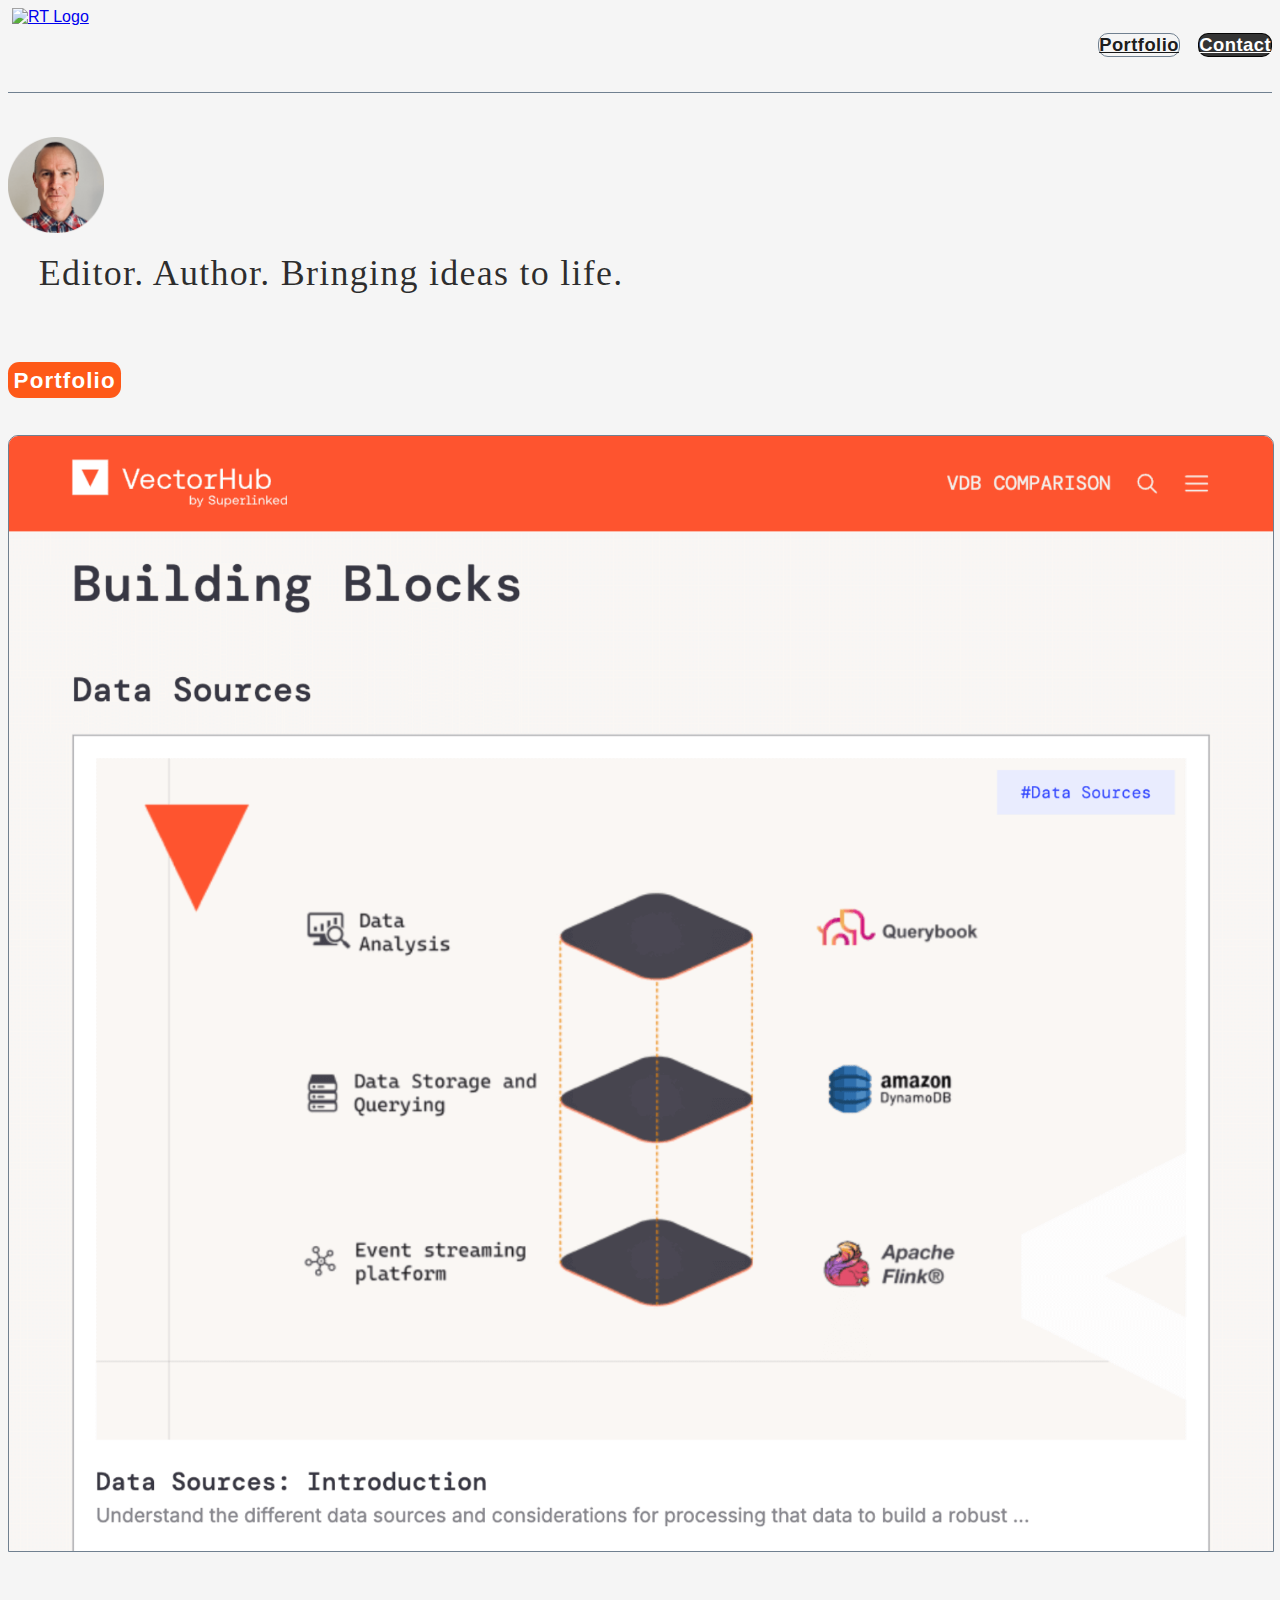
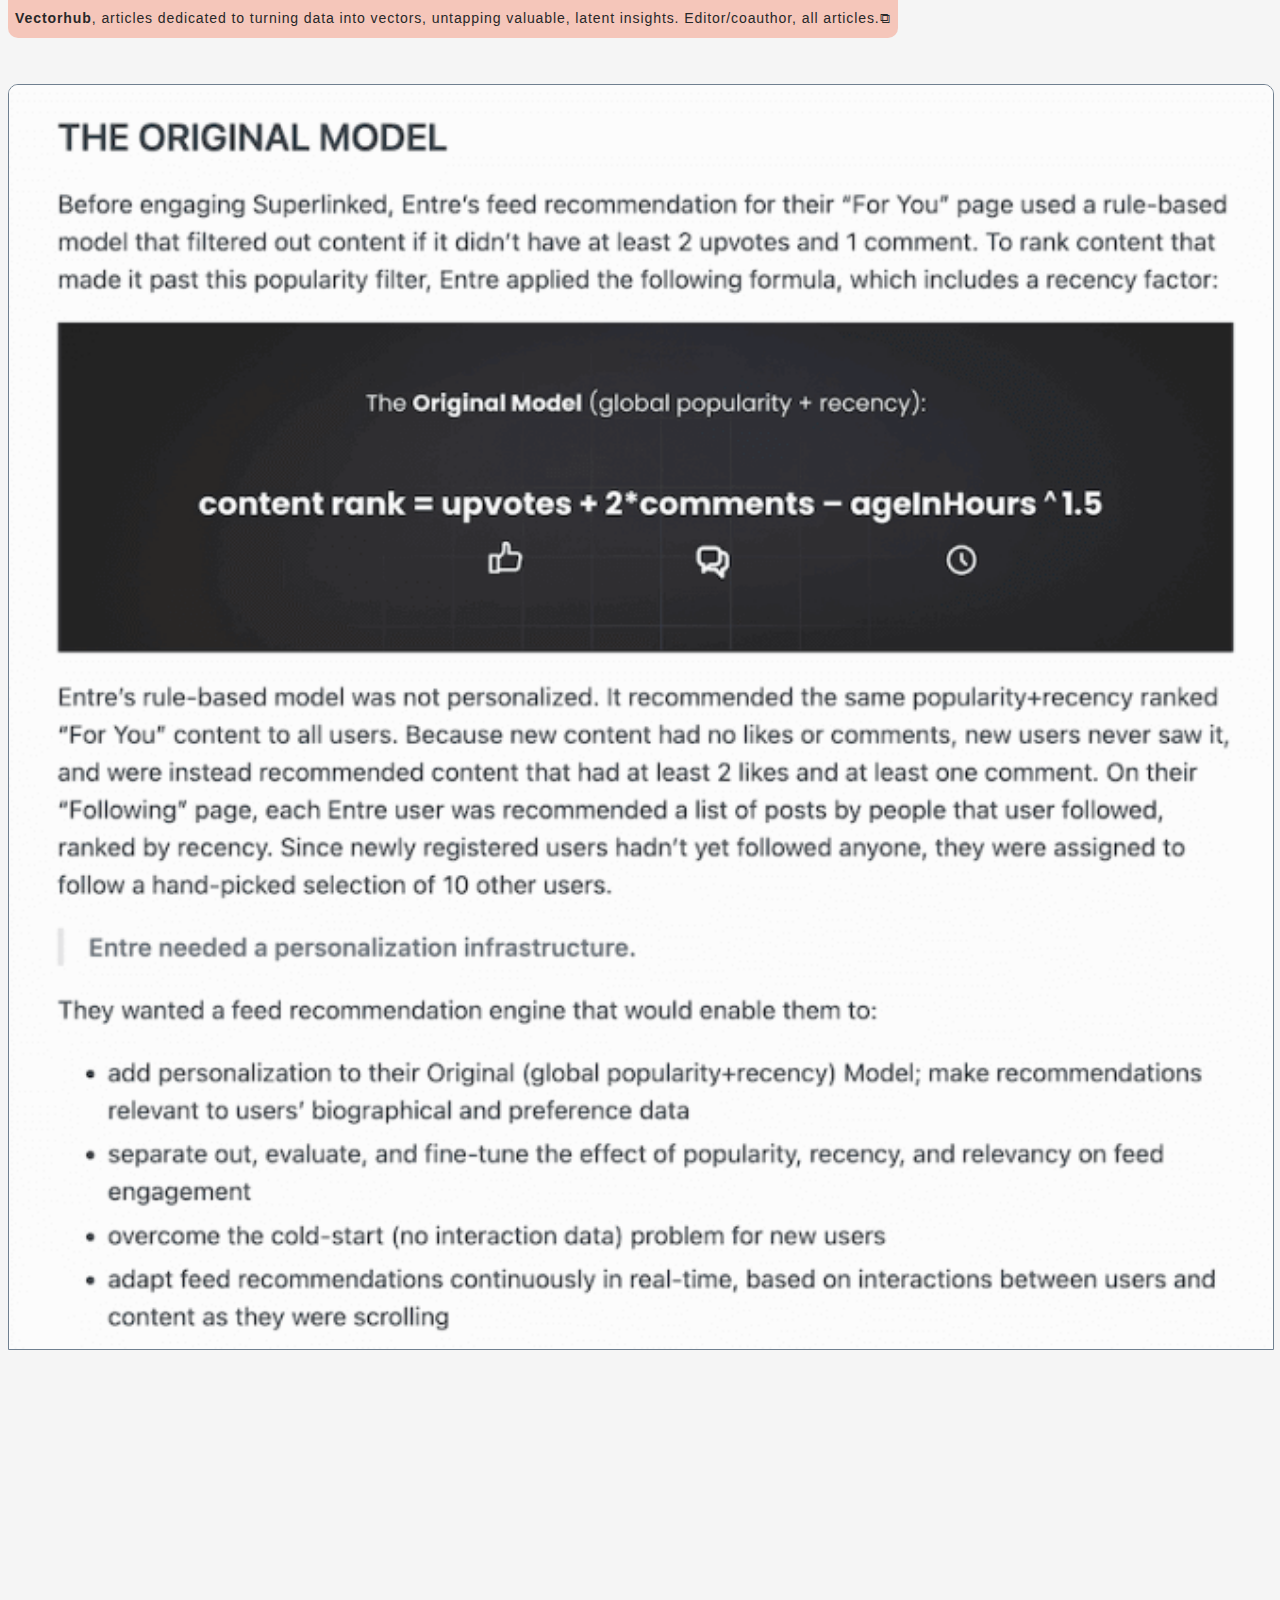
==== index.html @ bccb29ab "change fromn copyedit to edit" ====
<!DOCTYPE html>
<html lang="en">

<head>
    <meta charset="utf-8">
    <meta name="viewport" content="width=device-width, initial-scale=1, shrink-to-fit=no">


    <!-- HTML Meta Tags -->
    <title>RT - Editor/Author</title>
    <meta name="description" content="Editor. Author. Bringing ideas to life.">

    <!-- Facebook Meta Tags -->
    <meta property="og:url" content="https://robertturner.co/edit">
    <meta property="og:type" content="website">
    <meta property="og:title" content="RT - Editor/Author">
    <meta property="og:description" content="Editor. Author. Bringing ideas to life.">
    <meta property="og:image" content="https://github.com/mistersuuns/edit/blob/main/RT-social.png">

    <!-- Twitter Meta Tags -->
    <meta name="twitter:card" content="summary_large_image">
    <meta property="twitter:domain" content="robertturner.co">
    <meta property="twitter:url" content="https://robertturner.co/edit">
    <meta name="twitter:title" content="robertturner.co/edit">
    <meta name="twitter:description" content="Editor. Author. Bringing ideas to life.">
    <meta name="twitter:image" content="https://github.com/mistersuuns/edit/blob/main/RT-social.png">

    <!-- Meta Tags Generated via https://www.opengraph.xyz -->


    <!-- bootstrap JS, Popper.js, and jQuery -->
    <script src="https://code.jquery.com/jquery-3.5.1.slim.min.js"
        integrity="sha384-DfXdz2htPH0lsSSs5nCTpuj/zy4C+OGpamoFVy38MVBnE+IbbVYUew+OrCXaRkfj" crossorigin="anonymous">
        </script>
    <script src="https://cdn.jsdelivr.net/npm/popper.js@1.16.0/dist/umd/popper.min.js"
        integrity="sha384-Q6E9RHvbIyZFJoft+2mJbHaEWldlvI9IOYy5n3zV9zzTtmI3UksdQRVvoxMfooAo" crossorigin="anonymous">
        </script>
    <script src="https://stackpath.bootstrapcdn.com/bootstrap/4.5.0/js/bootstrap.min.js"
        integrity="sha384-OgVRvuATP1z7JjHLkuOU7Xw704+h835Lr+6QL9UvYjZE3Ipu6Tp75j7Bh/kR0JKI" crossorigin="anonymous">
        </script>
    <!-- Google tag (gtag.js) -->
    <script async src="https://www.googletagmanager.com/gtag/js?id=G-83D8HHVKZF"></script>
    <script>
        window.dataLayer = window.dataLayer || [];
        function gtag() { dataLayer.push(arguments); }
        gtag('js', new Date());

        gtag('config', 'G-83D8HHVKZF');
    </script>
    <!-- bootstrap CSS -->
    <link rel="stylesheet" href="https://stackpath.bootstrapcdn.com/bootstrap/4.5.0/css/bootstrap.min.css"
        integrity="sha384-9aIt2nRpC12Uk9gS9baDl411NQApFmC26EwAOH8WgZl5MYYxFfc+NcPb1dKGj7Sk" crossorigin="anonymous">

    <script src="https://stackpath.bootstrapcdn.com/bootstrap/4.5.0/js/bootstrap.min.js"
        integrity="sha384-OgVRvuATP1z7JjHLkuOU7Xw704+h835Lr+6QL9UvYjZE3Ipu6Tp75j7Bh/kR0JKI" crossorigin="anonymous">
        </script>

    <link rel="stylesheet" href="https://use.fontawesome.com/releases/v5.8.1/css/all.css"
        integrity="sha384-50oBUHEmvpQ+1lW4y57PTFmhCaXp0ML5d60M1M7uh1+nqUivzIebhndOJK28anvf" crossorigin="anonymous">
    <link rel="shortcut icon" type="image/png" href="RT-bw-social.png">
    <link rel="stylesheet" type="text/css" href="index.css">


    <title>Robert Turner</title>
</head>

<body>
    <div class="container-fluid">
        <div class="row">
            <div class="col-xl-1"></div>
            <div class="col-xs-12 col-xl-10">
                <nav class="navbar-expand">
                    <a href="https://robertturner.co/edit"><img id="kub" alt="RT Logo"
                            src="RToutlineGrey-pinkC.png"></a>
                    <ul class="navbar-nav" id="ul">
                        <li>
                            <h3 class="nav-link" id="nav"><a href="#complete-portfolio"
                                    style="color:rgba(0, 0, 0, 0.90) !important;">Portfolio</a></h3>
                        </li>
                        <!--<li class="nav-item">
                            <h3 class="nav-link" id="nav"><a target="_blank"
                                    href="https://robertturner.co/edit/allwork"
                                    style="color:rgba(0, 0, 0, 0.90) !important">All Work</a></h3>
                        </li>-->
                        <li>
                            <h3 class="nav-link contact" id="nav"><a target="_blank" href="mailto:hello@robertturner.co"
                                    style="color:white !important;">Contact</a></h3>
                        </li>
                    </ul>
                </nav>
                <br>
            </div>
            <div class="col-xl-1"></div>
        </div>
    </div>



    <div class="container-fluid" id="greetings">
        <div class="row">
            <div class="col-xl-1"></div>
            <div class="col-xs-12 col-xl-10">
                <br>

                <div class="row justify-content-start">
                    <div class="col-auto" id="headParis">
                        <img id="headParis" alt="photo of Robert" src="headshot.png">
                    </div>

                    <div class="col">
                        <br>
                        <a id="bio"
                            style="font-family: Gill Sans; letter-spacing: 1.25px; font-weight: 300;color: rgba(0, 0, 0, 0.812);line-height: 1em;">&nbsp;&nbsp;&nbsp;Editor.
                            Author. Bringing ideas to life.</a>
                        <div id="bioSmall"
                            style="font-family: Gill Sans; font-weight: 200;color: rgba(0, 0, 0, 0.812);line-height: 1em;">
                            &nbsp;&nbsp;&nbsp;Author. Editor.<br>
                            &nbsp;&nbsp;&nbsp;Bringing ideas to life.</div>
                    </div>
                </div>

            </div>
            <div class="col-xl-1"></div>
        </div>
    </div>

    <div class="container-fluid">
        <div class="row">
            <div class="col-xl-1"></div>
            <div class="col-xs-12 col-xl-10" id="complete-portfolio">
                <br><br>
                <h1>
                    <br><a id="border-black">Portfolio</a>
                    <br>
                    <br>
                </h1>
                <div class="row" id="test">
                    <div class="col-md-3 col-sm-3 col-5" id="outer">
                        <a style="text-decoration: none; color: inherit;"
                            href="https://robertturner.co/edit/vectorhub.html">
                            <div class="row">
                                <!--<img id="portfolio" alt="" target="_blank" src="building-blocks-home.png">-->

                                <div id="carouselExample" data-ride="carousel" data-interval="3500">
                                    <div class="carousel-inner">

                                        <div class="carousel-item active">
                                            <img class="home" src="building-blocks.png" alt="">
                                        </div>
                                        <!--<div class="carousel-item">
                                        <img class="home" src="vH-home.png" alt="">
                                    </div>-->
                                        <div class="carousel-item">
                                            <img class="home" src="style-guide.png" alt="">
                                        </div>

                                        <div class="carousel-item">
                                            <img class="home" src="vector-compute.png" alt="">
                                        </div>
                                        <div class="carousel-item">
                                            <img class="home" src="rag-app-comsys.png" alt="">
                                        </div>
                                        <div class="carousel-item">
                                            <img class="home" src="rag-eval-arize.png" alt="">
                                        </div>
                                        <div class="carousel-item">
                                            <img class="home" src="kg-ontologies-1.png" alt="">
                                        </div>
                                        <div class="carousel-item">
                                            <img class="home" src="kg-ontologies-2.png" alt="">
                                        </div>
                                        <div class="carousel-item">
                                            <img class="home" src="user-acquisition.png">
                                        </div>
                                        <div class="carousel-item">
                                            <img class="home" src="multi-attribute-search.png"
                                                alt="Microsoft style guide">
                                        </div>
                                        <div class="carousel-item">
                                            <img class="home" src="rag-app-comsys-2.png" alt="mit tech writing guide">
                                        </div>
                                        <div class="carousel-item">
                                            <img class="home" src="user-acquisition-2.png"
                                                alt="google tech writing guide">
                                        </div>
                                        <div class="carousel-item">
                                            <img class="home" src="bb-data-modality.png" alt="vectorHub style guide">
                                        </div>
                                        <!--<div class="carousel-item">
                                        <img class="home" src="vectorHub-out-LinkedIn.png" alt="">
                                    </div>
                                    <div class="carousel-item">
                                        <img class="home" src="personalized-search-LinkedIn.png" alt="">
                                    </div>
                                    <div class="carousel-item">
                                        <img class="home" src="vectorCompute-LinkedIn.png" alt="">
                                    </div>
                                    <div class="carousel-item">
                                        <img class="home" src="recommender-LinkedIn.png" alt="">
                                    </div>
                                    <div class="carousel-item">
                                        <img class="home" src="2useCases-LinkedIn.png" alt="">
                                    </div>-->

                                        <!-- Add more carousel items as needed 
                                    <div class="carousel-item">
                                        <img class="home" src="" alt="">
                                    </div>
                                -->
                                    </div>
                                </div>

                                <!-- Controls -->
                                <!--
                                <a class="carousel-control-prev" href="#carouselExample" role="button" data-slide="prev">
                                    <span class="carousel-control-prev-icon" aria-hidden="true"></span>
                                    <span class="sr-only">Previous</span>
                                </a>
                                <a class="carousel-control-next" href="#carouselExample" role="button" data-slide="next">
                                    <span class="carousel-control-next-icon" aria-hidden="true"></span>
                                    <span class="sr-only">Next</span>
                                </a>
                                -->
                            </div>

                            <div class="row" id="cutline-pf">
                                <b>Vectorhub</b>, articles dedicated to turning data into vectors, untapping valuable,
                                latent
                                insights. Editor/coauthor, all articles.&#x29C9;
                            </div>
                        </a>
                    </div>
                    &nbsp;&nbsp;
                    <div class="col-md-3 col-sm-3 col-5" id="outer">
                        <a style="text-decoration: none; color: inherit;"
                            href="https://robertturner.co/edit/superlinked.html">
                            <div class="row">
                                <!--<img id="portfolio" alt="" target="_blank" src="setup-superlinkedEntre.png">-->

                                <div id="carouselExample" data-ride="carousel" data-interval="2500">
                                    <div class="carousel-inner">
                                        <!--<div class="carousel-item">
                                            <img class="home" src="notion-superlinked.png" alt="">
                                        </div>
                                        <div class="carousel-item">
                                            <img class="home" src="redis-database.png" alt="">
                                        </div>
                                        <div class="carousel-item">
                                            <img class="home" src="intro-vectorization.png" alt="">
                                        </div>
                                        <div class="carousel-item">
                                            <img class="home" src="wordEmbedding-wiki.png" alt="">
                                        </div>
                                        <div class="carousel-item">
                                            <img class="home" src="markets+markets.png" alt="">
                                        </div>
                                        <div class="carousel-item">
                                            <img class="home" src="bhansali-article.png" alt="">
                                        </div>
                                        <div class="carousel-item">
                                            <img class="home" src="buildFast-superlinked.png" alt="">
                                        </div>
                                        <div class="carousel-item">
                                            <img class="home" src="contentFlexibility-superlinked.png" alt="">
                                        </div>
                                        <div class="carousel-item">
                                            <img class="home" src="mediaSpot-1.png" alt="">
                                        </div>
                                        <div class="carousel-item">
                                            <img class="home" src="mediaSpot-2.png" alt="">
                                        </div>
                                        <div class="carousel-item">
                                            <img class="home" src="entre-marketingStudy-1.png" alt="">
                                        </div>
                                        <div class="carousel-item">
                                            <img class="home" src="entre-marketingStudy-2.png" alt="">
                                        </div>-->
                                        <div class="carousel-item active">
                                            <img class="home" src="originalModel-1.png" alt="">
                                        </div>
                                        <div class="carousel-item">
                                            <img class="home" src="howDidIt-2.png" alt="">
                                        </div>
                                        <div class="carousel-item">
                                            <img class="home" src="jscode-3.png" alt="">
                                        </div>
                                        <div class="carousel-item">
                                            <img class="home" src="relevance-4.png" alt="">
                                        </div>
                                        <div class="carousel-item">
                                            <img class="home" src="preRelease-5.png" alt="">
                                        </div>
                                        <div class="carousel-item">
                                            <img class="home" src="trafficSplit-6.png" alt="">
                                        </div>
                                        <div class="carousel-item">
                                            <img class="home" src="graphics-7.png" alt="">
                                        </div>
                                        <div class="carousel-item">
                                            <img class="home" src="future-8.png" alt="">
                                        </div>
                                        <div class="carousel-item">
                                            <img class="home" src="needed-personalization-infra-1.png" alt="">
                                        </div>
                                        <div class="carousel-item">
                                            <img class="home" src="historical-real-time-sync-2.png" alt="">
                                        </div>
                                        <div class="carousel-item">
                                            <img class="home" src="create-models-feed-3.png" alt="">
                                        </div>
                                        <div class="carousel-item">
                                            <img class="home" src="add-relevance-4.png" alt="">
                                        </div>
                                        <!-- Add more carousel items as needed -->
                                    </div>

                                    <!-- Controls -->
                                    <!--
                                    <a class="carousel-control-prev" href="#carouselExample" role="button" data-slide="prev">
                                        <span class="carousel-control-prev-icon" aria-hidden="true"></span>
                                        <span class="sr-only">Previous</span>
                                    </a>
                                    <a class="carousel-control-next" href="#carouselExample" role="button" data-slide="next">
                                        <span class="carousel-control-next-icon" aria-hidden="true"></span>
                                        <span class="sr-only">Next</span>
                                    </a>
                                    -->
                                </div>

                            </div>
                            <div class="row" id="cutline-pf">
                                Technical case study demonstrating <b>Superlinked</b>'s work for prospective client
                                communications. Author, PM.&#x29C9;
                            </div>
                        </a>
                    </div>
                    &nbsp;&nbsp;
                    <div class="col-md-3 col-sm-3 col-5" id="outer">
                        <a style="text-decoration: none; color: inherit;"
                            href="https://robertturner.co/edit/pythondev.html">
                            <div class="row">
                                <!--<img id="portfolio"
                                    alt="Image of person looking through magnifying glass at a python snake. Image for Python Developers Salaries around the World article."
                                    target="_blank" src="pythonDev-hero.jpg">-->

                                <div id="carouselExample" data-ride="carousel" data-interval="2750">
                                    <div class="carousel-inner">

                                        <div class="carousel-item active">
                                            <img class="home" src="pythonDev-hero.png" alt="">
                                        </div>
                                        <!--<div class="carousel-item">
                                                <img class="home" src="Brief - Python developer salary-1a.png" alt="">
                                            </div>
                                            <div class="carousel-item">
                                                <img class="home" src="Brief - Python developer salary-1b.png" alt="">
                                            </div>
                                            <div class="carousel-item">
                                                <img class="home" src="Brief - Python developer salary-2a.png" alt="">
                                            </div>
                                            <div class="carousel-item">
                                                <img class="home" src="Brief - Python developer salary-2b.png" alt="">
                                            </div>
                                            <div class="carousel-item">
                                                <img class="home" src="Brief - Python developer salary-3a.png" alt="">
                                            </div>
                                            <div class="carousel-item">
                                                <img class="home" src="Brief - Python developer salary-3b.png" alt="">
                                            </div>-->
                                        <div class="carousel-item">
                                            <img class="home" src="stackOverflow-2021-Developer-Survey.png" alt="">
                                        </div>
                                        <div class="carousel-item">
                                            <img class="home" src="indeed-PythonDevSalaries.png" alt="">
                                        </div>
                                        <div class="carousel-item">
                                            <img class="home" src="Python - Developers Survey Results 2020.png" alt="">
                                        </div>
                                        <div class="carousel-item">
                                            <img class="home" src="Python - Dev Report 2020.png" alt="">
                                        </div>
                                        <div class="carousel-item">
                                            <img class="home" src="glassdoor-Python Dev Salaries.png" alt="">
                                        </div>
                                        <div class="carousel-item">
                                            <img class="home" src="global-Python-dev-salaries.png" alt="">
                                        </div>
                                        <div class="carousel-item">
                                            <img class="home" src="european-python-dev-salaries.png" alt="">
                                        </div>
                                        <div class="carousel-item">
                                            <img class="home"
                                                src="Python-Developer-Average-Annual-Salaries-2021_global.png" alt="">
                                        </div>
                                        <div class="carousel-item ">
                                            <img class="home"
                                                src="Python-Developer-Average-Annual-Salaries-2021-Europe.png" alt="">
                                        </div>

                                        <div class="carousel-item ">
                                            <img class="home" src="beetroot-techBeet-pythonDev-1.png" alt="">
                                        </div>
                                        <!--<div class="carousel-item">
                                                <img class="home" src="techBeet-2a.png" alt="">
                                            </div>
                                            <div class="carousel-item">
                                                <img class="home" src="techBeet-2b.png" alt="">
                                            </div>
                                            <div class="carousel-item">
                                                <img class="home" src="techBeet-3.png" alt="">
                                            </div>
                                            <div class="carousel-item">
                                                <img class="home" src="techBeet-4.png" alt="">
                                            </div>
                                            <div class="carousel-item">
                                                <img class="home" src="techBeet-5.png" alt="">
                                            </div>-->
                                        <!-- Add more carousel items as needed -->
                                    </div>

                                    <!-- Controls -->
                                    <!--
                                        <a class="carousel-control-prev" href="#carouselExample" role="button" data-slide="prev">
                                            <span class="carousel-control-prev-icon" aria-hidden="true"></span>
                                            <span class="sr-only">Previous</span>
                                        </a>
                                        <a class="carousel-control-next" href="#carouselExample" role="button" data-slide="next">
                                            <span class="carousel-control-next-icon" aria-hidden="true"></span>
                                            <span class="sr-only">Next</span>
                                        </a>
                                        -->
                                </div>

                            </div>
                            <div class="row" id="cutline-pf">
                                Definitive, SEO article on Python developer salaries, for <b>Beetroot</b>. Author,
                                researcher.&#x29C9;
                            </div>
                        </a>
                    </div>
                    &nbsp;&nbsp;
                    <div class="col-md-3 col-sm-3 col-5" id="outer">
                        <a style="text-decoration: none; color: inherit;"
                            href="https://robertturner.co/edit/24px.html">
                            <div class="row">
                                <!--<img id="mooncats" alt="Image of 24px Mooncat. Image from 24px.rocks website."
                                    target="_blank" src="mooncats-square.png">-->

                                <div id="carouselExample" data-ride="carousel" data-interval="2500">
                                    <div class="carousel-inner">

                                        <div class="carousel-item active">
                                            <img class="home" src="PunkRcks-hero-wide.png" alt="">
                                        </div>
                                        <div class="carousel-item">
                                            <img class="home" src="punkrock2.png" alt="">
                                        </div>
                                        <div class="carousel-item">
                                            <img class="home" src="punkrock3.png" alt="">
                                        </div>
                                        <div class="carousel-item">
                                            <img class="home" src="punkrock4.png" alt="">
                                        </div>
                                        <div class="carousel-item">
                                            <img class="home" src="punkRks-cat.png" alt="">
                                        </div>
                                        <div class="carousel-item">
                                            <img class="home" src="punkrock6.png" alt="">
                                        </div>
                                        <div class="carousel-item">
                                            <img class="home" src="punkrock7.png" alt="">
                                        </div>
                                        <div class="carousel-item">
                                            <img class="home" src="mooncats-rectangle.png" alt="">
                                        </div>
                                        <div class="carousel-item">
                                            <img class="home" src="punkrock8.png" alt="">
                                        </div>
                                        <div class="carousel-item">
                                            <img class="home" src="punkrock5.png" alt="">
                                        </div>
                                        <div class="carousel-item">
                                            <img class="home" src="mooncat-etherrock.png" alt="">
                                        </div>
                                        <div class="carousel-item">
                                            <img class="home" src="punkrock1.png" alt="">
                                        </div>
                                        <div class="carousel-item">
                                            <img class="home" src="punkrock10.png" alt="">
                                        </div>
                                        <div class="carousel-item">
                                            <img class="home" src="doyoulikecats.png" alt="">
                                        </div>
                                        <div class="carousel-item">
                                            <img class="home" src="background-24px.png" alt="">
                                        </div>
                                        <div class="carousel-item">
                                            <img class="home" src="punkrcks-pipe-mobile.png" alt="">
                                        </div>
                                        <div class="carousel-item">
                                            <img class="home" src="mooncats-boutique-mobile.png" alt="">
                                        </div>
                                        <div class="carousel-item">
                                            <img class="home" src="howDidSaleGo-mobile.png" alt="">
                                        </div>
                                        <div class="carousel-item">
                                            <img class="home" src="punkrcks-1-6-mobile.png" alt="">
                                        </div>
                                        <div class="carousel-item">
                                            <img class="home" src="punkRcks-openSea-mobile.png" alt="">
                                        </div>
                                        <div class="carousel-item">
                                            <img class="home" src="nft-text.png" alt="">
                                        </div>
                                        <div class="carousel-item">
                                            <img class="home" src="punkrocks.png" alt="">
                                        </div>
                                        <div class="carousel-item">
                                            <img class="home" src="mooncats.png" alt="">
                                        </div>
                                        <div class="carousel-item">
                                            <img class="home" src="punkrks-text.png" alt="">
                                        </div>
                                        <div class="carousel-item">
                                            <img class="home" src="godSaveTheQueen.png" alt="">
                                        </div>
                                        <div class="carousel-item">
                                            <img class="home" src="punkrks-dev-Wenmoon-txt.png" alt="">
                                        </div>
                                        <div class="carousel-item">
                                            <img class="home" src="punkrks-whoAreWe-txt.png" alt="">
                                        </div>

                                        <!-- Add more carousel items as needed -->
                                    </div>

                                    <!-- Controls -->
                                    <!--
                                        <a class="carousel-control-prev" href="#carouselExample" role="button" data-slide="prev">
                                            <span class="carousel-control-prev-icon" aria-hidden="true"></span>
                                            <span class="sr-only">Previous</span>
                                        </a>
                                        <a class="carousel-control-next" href="#carouselExample" role="button" data-slide="next">
                                            <span class="carousel-control-next-icon" aria-hidden="true"></span>
                                            <span class="sr-only">Next</span>
                                        </a>
                                        -->
                                </div>

                            </div>
                            <div class="row" id="cutline-pf">
                                Historically informed, whimsical storefront copy for NFT artwork, <b>24pxRocks</b>.
                                Author.&#x29C9;
                            </div>
                        </a>
                    </div>
                    &nbsp;&nbsp;
                    <div class="col-md-3 col-sm-3 col-5" id="outer">
                        <a style="text-decoration: none; color: inherit;"
                            href="https://robertturner.co/edit/15mincity.html">
                            <div class="row">
                                <!--<img id="portfolio"
                                    alt="Image of overlapping 15-minute walking isochrones around a library and a grocery in downtown Nanaimo. Image for Is your 15-minute City the Same as Mine? article."
                                    target="_blank" src="15minute-map3-square.jpg">-->

                                <div id="carouselExample" data-ride="carousel" data-interval="2250">
                                    <div class="carousel-inner">
                                        <div class="carousel-item active">
                                            <img class="home" src="15-min-isochrones.png" alt="">
                                        </div>
                                        <div class="carousel-item">
                                            <img class="home" src="Figure1.png" alt="">
                                        </div>
                                        <div class="carousel-item">
                                            <img class="home" src="carlos-source-rtve.png" alt="">
                                        </div>
                                        <div class="carousel-item">
                                            <img class="home" src="nanaimoHarbor.png" alt="">
                                        </div>
                                        <div class="carousel-item">
                                            <img class="home" src="Figure2.png" alt="">
                                        </div>
                                        <div class="carousel-item">
                                            <img class="home" src="ville-du-15.png" alt="">
                                        </div>
                                        <div class="carousel-item">
                                            <img class="home" src="barcelonaSuperblocks.png" alt="">
                                        </div>
                                        <div class="carousel-item">
                                            <img class="home" src="Figure3.png" alt="">
                                        </div>
                                        <div class="carousel-item">
                                            <img class="home" src="Map1.png" alt="">
                                        </div>
                                        <div class="carousel-item">
                                            <img class="home" src="Map2.png" alt="">
                                        </div>
                                        <div class="carousel-item">
                                            <img class="home" src="Map3.png" alt="">
                                        </div>
                                        <div class="carousel-item">
                                            <img class="home" src="Map4.png" alt="">
                                        </div>
                                        <div class="carousel-item">
                                            <img class="home" src="map5.png" alt="">
                                        </div>
                                        <div class="carousel-item">
                                            <img class="home" src="map6-7.png" alt="">
                                        </div>
                                        <div class="carousel-item">
                                            <img class="home" src="map22-24.png" alt="">
                                        </div>
                                        <div class="carousel-item">
                                            <img class="home" src="map28-30.png" alt="">
                                        </div>
                                        <div class="carousel-item">
                                            <img class="home" src="map40-41.png" alt="">
                                        </div>
                                        <div class="carousel-item">
                                            <img class="home" src="spacing-15.png" alt="">
                                        </div>
                                        <div class="carousel-item">
                                            <img class="home" src="spacing-15-2.png" alt="">
                                        </div>
                                        <div class="carousel-item">
                                            <img class="home" src="spacing-15-3.png" alt="">
                                        </div>
                                        <div class="carousel-item">
                                            <img class="home" src="spacing-15-4.png" alt="">
                                        </div>
                                        <div class="carousel-item">
                                            <img class="home" src="spacing-15-5.png" alt="">
                                        </div>
                                        <div class="carousel-item">
                                            <img class="home" src="apify15-1.png" alt="">
                                        </div>
                                        <div class="carousel-item">
                                            <img class="home" src="apify15-2.png" alt="">
                                        </div>
                                        <div class="carousel-item">
                                            <img class="home" src="apify15-3.png" alt="">
                                        </div>
                                        <div class="carousel-item">
                                            <img class="home" src="apify15-4.png" alt="">
                                        </div>
                                        <div class="carousel-item">
                                            <img class="home" src="medium15.png" alt="">
                                        </div>

                                        <!-- Add more carousel items as needed -->
                                    </div>

                                    <!-- Controls -->
                                    <!--
                                        <a class="carousel-control-prev" href="#carouselExample" role="button" data-slide="prev">
                                            <span class="carousel-control-prev-icon" aria-hidden="true"></span>
                                            <span class="sr-only">Previous</span>
                                        </a>
                                        <a class="carousel-control-next" href="#carouselExample" role="button" data-slide="next">
                                            <span class="carousel-control-next-icon" aria-hidden="true"></span>
                                            <span class="sr-only">Next</span>
                                        </a>
                                        -->
                                </div>


                            </div>
                            <div class="row" id="cutline-pf">
                                <b>Spacing</b> (Canadian Urbanism) magazine article on 15-minute-walking amenity access
                                for
                                demographic groups in Nanaimo, Canada. Author, researcher.&#x29C9;
                            </div>
                        </a>
                    </div>
                    &nbsp;&nbsp;
                    <div class="col-md-3 col-sm-3 col-5" id="outer">
                        <a style="text-decoration: none; color: inherit;"
                            href="https://robertturner.co/edit/obfuscation.html">
                            <div class="row">
                                <!--<img id="mooncats"
                                    alt="Image of Address Obfuscation - Signal Exploration Research internal newsletter article for Ekata."
                                    target="_blank" src="obfuscation-square.png">-->

                                <div id="carouselExample" data-ride="carousel" data-interval="2700">
                                    <div class="carousel-inner">

                                        <div class="carousel-item active">
                                            <img class="home" src="datasci1.png" alt="">
                                        </div>
                                        <div class="carousel-item">
                                            <img class="home" src="ekata-mc.png" alt="">
                                        </div>
                                        <div class="carousel-item">
                                            <img class="home" src="datasci2.png" alt="">
                                        </div>
                                        <div class="carousel-item">
                                            <img class="home" src="machine2.png" alt="">
                                        </div>
                                        <div class="carousel-item">
                                            <img class="home" src="datasci3.png" alt="">
                                        </div>
                                        <div class="carousel-item">
                                            <img class="home" src="googleDocMarkup.png" alt="">
                                        </div>
                                        <div class="carousel-item">
                                            <img class="home" src="datasci2.png" alt="">
                                        </div>
                                        <div class="carousel-item">
                                            <img class="home" src="pivohalle2.png" alt="">
                                        </div>
                                        <div class="carousel-item">
                                            <img class="home" src="addressObfusc-early.png" alt="">
                                        </div>
                                        <div class="carousel-item">
                                            <img class="home" src="obfuscation1.png" alt="">
                                        </div>
                                        <div class="carousel-item">
                                            <img class="home" src="obfuscation2.png" alt="">
                                        </div>
                                        <div class="carousel-item">
                                            <img class="home" src="obfuscation3.png" alt="">
                                        </div>
                                        <div class="carousel-item">
                                            <img class="home" src="obfuscation4.png" alt="">
                                        </div>

                                        <!-- Add more carousel items as needed -->
                                    </div>

                                    <!-- Controls -->
                                    <!--
                                        <a class="carousel-control-prev" href="#carouselExample" role="button" data-slide="prev">
                                            <span class="carousel-control-prev-icon" aria-hidden="true"></span>
                                            <span class="sr-only">Previous</span>
                                        </a>
                                        <a class="carousel-control-next" href="#carouselExample" role="button" data-slide="next">
                                            <span class="carousel-control-next-icon" aria-hidden="true"></span>
                                            <span class="sr-only">Next</span>
                                        </a>
                                        -->
                                </div>

                            </div>
                            <div class="row" id="cutline-pf">
                                Research update on machine learning fraud detection algorithms for <b>Ekata</b> Internal
                                Newsletter. Editor.&#x29C9;
                            </div>
                        </a>
                    </div>
                </div>
                <br><br>
            </div>
            <div class="col-xl-1"></div>
        </div>
    </div>

    <div class="container-fluid" id="quotes">
        <div class="row">
            <div class="col-xs-0 col-xl-1"></div>
            <div class="col-xs-12 col-xl-10">
                <h1>
                    <br><a id="border-black">Reviews</a>
                    <br>
                    <br>
                </h1>

                <div class="row" id="test">
                    <div class="col-md-6" id="quoteBlock">
                        <a id="quote">"Superlinked is a VC-funded machine learning infrastructure startup with a highly technical product. When we launched VectorHub, our educational platform and a key marketing asset, Robert took full ownership of building out its content library from scratch. Over time, he worked with 20+ contributing authors – ML practitioners and researchers – to co-create in-depth, high-quality content. These external experts brought deep technical knowledge but were often not skilled writers, and Robert excelled at collaborating with each one to capture the essence of their research, lessons learned in practice, and insights in a clear and engaging way.<br>
                            Robert didn’t stop at publishing; he also proactively maintains the VectorHub catalogue, ensuring correctness and clarity by revisiting pieces when issues are flagged. His thoroughness, initiative, and ability to bridge the gap between technical complexity and accessible storytelling have been invaluable to Superlinked. If you’re looking for someone to translate technical expertise into impactful content that resonates with developers, Robert is the one to work with."</a>
                        <br>
                        <a id="review-author">Daniel Svonava, Founder, CEO - <a id="review-link"
                                href="https://superlinked.com" target="_blank">Superlinked&#x29C9;</a></a>
                        <br>
                    </div>
                    &nbsp;&nbsp;
                    <div class="col-md-3" id="quoteBlock">
                        <a id="quote">"I do some complicated shit. Robert deconstructed my argument, helped me improve
                            the logic, and made my
                            work more understandable to managers and other stakeholders. He really got
                            inside my thinking. He made the text concise and cohesive in style. The end result really
                            impressed people."</a>
                        <br>
                        <a id="review-author">Gyorgy
                            Mora, Lead
                            Data Scientist, System Architect - <a id="review-link" href="https://ekata.com"
                                target="_blank">Ekata-Mastercard&#x29C9;</a> <a id="review-link"
                                href="https://superlinked.com" target="_blank">Superlinked&#x29C9;</a></a>
                        <br>
                    </div>
                    &nbsp;&nbsp;
                    <div class="col-md-6" id="quoteBlock">
                        <a id="quote">"If you're reading this, let me tell you straight: Robert gets the job done, and then some. He’s not just about fixing typos or tweaking grammar—he goes way deeper. Even when the material is dense and complex, Robert takes the time to fully understand each concept. I’ve worked with him on several occasions, including the RAPTOR and Movie Recommendation article, and he’s been a game-changer in the editing process. Navigating through tough topics like Recommendation Systems, Embeddings, LLMs, and RAG isn’t easy, but Robert never shies away from diving in. He always asks the right questions and engages with the material in a way that brings out the best in it. Huge kudos to him for his dedication and passion—it really shows in his work."</a>
                        <br>
                        <a id="review-author">Vipul Maheshwari, ML Consultant @ LanceDB<a id="review-link"
                                href="https://www.linkedin.com/in/vipulmaheshwarii/" target="_blank">&#x29C9;</a></a>
                        <br>
                    </div>
                    &nbsp;&nbsp;
                    <div class="col-md-3" id="quoteBlock">
                        <a id="quote">"Robert quickly researched our topic, translating a broad
                            history into a digestible and entertaining account. By taking time to really understand the
                            project at the beginning, he saved us
                            a lot of time on later iterations. Robert also has a knack for knowing when to shift the
                            tone
                            from serious to humorous and quirky."</a>
                        <br>
                        <a id="review-author">Dani Feles, Founder, Designer - <a id="review-link"
                                href="https://bitraptors.com/" target="_blank">Bitraptors&#x29C9;</a> <a
                                id="review-link" href="https://mindone.app/" target="
                        ">MindOne&#x29C9;</a></a>
                        <br>
                    </div>
                    &nbsp;&nbsp;

                    <!--
                    <div class="col-md-3" id="quoteBlock">
                        <a id="quote">When Robert commits to a project, he follows through, taking great care with both
                            the clients and the work. He grasps complex ideas quickly and meticulously expresses them in
                            a
                            highly digestible way. He also has a razor sharp wit.</a>
                        <br><br>
                        <a>Satya Celeste - Editor-in-Chief, All Ivy Writing</a>
                        <br>
                    </div>
                    &nbsp;&nbsp;
                    <div class="col-md-3" id="quoteBlock">
                        <a id="quote">"You have done a huge job. And it’s awesome."</a>
                        <br>
                        <a id="review-author">Olga Podgayna - <a id="review-link" href="https://u24.gov.ua/"
                                target="_blank">Voice from Ukraine, UNITED24&#x29C9;</a></a>
                        <br>
                    </div>
                    &nbsp;&nbsp;
 -->
                    <div class="col-md-3" id="quoteBlock">
                        <a id="quote">"Impressive writing... first rate work."</a>
                        <br>
                        <a id="review-author">Andreas Flodstrom, CEO,
                            Founder
                            - <a id="review-link" href="https://beetroot.co"
                                target="_blank">Beetroot.co&#x29C9;</a></a>
                        <br>
                    </div>
                    <br>
                </div>
                <br>
                <br><br>
            </div>
            <div class="col-xs-0 col-xl-1"></div>
        </div>
    </div>

    <div class="container-fluid" id="clients">
        <div class="row">
            <div class="col-xs-0 col-xl-1"></div>
            <div class="col-xs-12 col-xl-10">
                <div class="row copyClients">
                    <div class="row">
                        <h1>
                            <br><a id="border-black">Clients</a>
                            <br>
                            <br>
                        </h1>
                    </div>
                    <div class="row" style="filter: grayscale(100%); margin-bottom: 5em;">
                        <!--<div class="col-lg-2 col-md-3 col-sm-4 col-6" id="logo">
                            <a href="https://oppositehand.ca/" target="_blank"><img alt="Opposite Hand Design Logo"
                                    src="oppHand-slice.png" /></a>
                        </div>-->
                        <div class="col-lg-2 col-md-3 col-sm-3 col-5" id="logo">
                            <a href="https://hub.superlinked.com/" target="_blank"><img alt="VectorHub Logo"
                                    src="vectorHub-slice.png" /></a>
                        </div>
                        <div class="col-lg-2 col-md-3 col-sm-3 col-5" id="logo">
                            <a href="https://superlinked.com/" target="_blank"><img alt="Superlinked Logo"
                                    src="superlinked-slice.png" /></a>
                        </div>
                        <div class="col-lg-2 col-md-3 col-sm-3 col-5" id="logo">
                            <a href="https://ekata.com/" target="_blank"><img alt="Ekata - Mastercard Logo"
                                    src="mastercard-ekata-slice.png" /></a>
                        </div>
                        <div class="col-lg-2 col-md-3 col-sm-3 col-5" id="logo">
                            <a href="http://spacing.ca/vancouver/2023/05/01/your-15-minute-city-is-not-my-15-minute-city/"
                                target="_blank"><img alt="Spacing Logo" src="spacing-slice.png" /></a>
                        </div>
                        <div class="col-lg-2 col-md-3 col-sm-3 col-5" id="logo">
                            <a href="https://beetroot.co/python-developer-salaries/" target="_blank"><img
                                    alt="Beetroot Logo" src="beetroot-slice.png" /></a>
                        </div>
                        <div class="col-lg-2 col-md-3 col-sm-3 col-5" id="logo">
                            <a href="https://github.com/mistersuuns/edit/blob/main/blog-thedoe-human-nature-civil-discourse-thoughts.png"
                                target="_blank"><img alt="The Doe Logo" src="theDoe-slice.png" /></a>
                        </div>

                        <div class="col-lg-2 col-md-3 col-sm-3 col-5" id="logo">
                            <a href="https://cetrez.com/" target="_blank"><img alt="Cetrez Logo"
                                    src="cetrez-slice.png" /></a>
                        </div>
                        <div class="col-lg-2 col-md-3 col-sm-3 col-5" id="logo">
                            <a href="https://virtualelectronics.sg/news/what-is-a-people-centered-culture-and-how-can-it-help-businesses-in-uncertainty/"
                                target="_blank"><img class="virtual" alt="Virtual Electronics Logo"
                                    src="virtual-slice.png" /></a>
                        </div>
                        <div class="col-lg-2 col-md-3 col-sm-3 col-5" id="logo">
                            <a href="https://opensea.io/collection/24rck" target="_blank"><img
                                    alt="24px.rocks Mooncat image" src="mooncats-slice.png"></a>
                        </div>
                        <div class="col-lg-2 col-md-3 col-sm-3 col-5" id="logo">
                            <a href="https://www.craft.do/s/C2eymgY8HL4i4Z" target="_blank"><img alt="BitRaptors Logo"
                                    src="bitraptors-slice.png"></a>
                        </div>
                        <div class="col-lg-2 col-md-3 col-sm-3 col-5" id="logo">
                            <a href="https://darkroom.co/" target="_blank"><img alt="Darkroom Logo"
                                    src="darkroom-slice.png" /></a>
                        </div>
                        <!--
                        <div class="col-lg-2 col-md-3 col-sm-4 col-6" id="logo">
                            <a href="https://github.com/mistersuuns/edit/blob/main/workuserflows.jpg"
                                target="_blank"><img alt="TOTL Logo" src="totlPDV.webp" /></a>
                        </div>
                        
                        <div class="col-lg-2 col-md-3 col-sm-3 col-5" id="logo">
                            <a href="https://www.alliancehealth.ca/" target="_blank"><img alt="Alliance Health Logo"
                                    src="alliance-slice.png"></a>
                        </div>
                        -->

                        <div class="col-lg-2 col-md-3 col-sm-3 col-5" id="logo">
                            <a href="https://academic.oup.com/cid/article/57/6/820/330306" target="_blank"><img
                                    class="logo-link" alt="Institute of Clinical Evaluative Sciences Logo"
                                    src="ices-slice.png" /></a>
                        </div>
                        <div class="col-lg-2 col-md-3 col-sm-3 col-5" id="logo">
                            <a href="https://academic.oup.com/cid/article/57/6/820/330306" target="_blank"><img
                                    class="logo-link" alt="Oxford University Press Logo" src="oxfordUP-slice.png" /></a>
                        </div>
                        <div class="col-lg-2 col-md-3 col-sm-3 col-5" id="logo">
                            <a href="https://muse.jhu.edu/article/390982" target="_blank"><img class="logo-link"
                                    alt="Massachusetts Institute of Technology Press Logo"
                                    src="mitPress-slice.png" /></a>
                        </div>
                        <div class="col-lg-2 col-md-3 col-sm-3 col-5" id="logo">
                            <a href="https://muse.jhu.edu/article/448983" target="_blank"><img class="logo-link"
                                    alt="Johns Hopkins University Press Logo" src="johnsHopkins-slice.png" /></a>

                        </div>
                        <br>
                        <br>
                        <br>
                        <div class="col-xs-0 col-xl-1"></div>
                    </div>
                </div>
            </div>
        </div>
    </div>

    <div class="container-fluid" id="footer">
        <div class="row">
            <div class="col-xs-0 col-xl-1"></div>
            <div class="col-xs-12 col-xl-10">
                <div class="row footer">
                    <a id="footerKub" href="https://robertturner.co/edit">
                        <img id="kubFoot" alt="RT Logo" src="RT-white-thick.png">
                    </a>
                    <ul id="ul-footer">
                        <li class="footerText">
                            <a id="footerLink" style="color: white !important;" href="#complete-portfolio">Portfolio</a>
                            </a>
                        </li>
                        <li class="footerText">
                            <a id="footerLink" target="_blank" href="mailto:hello@robertturner.co"
                                style="border: none; background-color: rgba(0, 0, 0, 0.6); color:white !important">hello@robertturner.co</a>
                        </li>
                    </ul>
                </div>
            </div>
            <div class="col-xs-0 col-xl-1"></div>
        </div>
    </div>

</body>

</html>
---- index.css ----
/* {
    border: solid black .01px;
}*/


body {
    font-family:'Lucida Sans', 'Lucida Sans Regular', 'Lucida Grande', 'Lucida Sans Unicode', Geneva, Verdana, sans-serif;
    position: relative;
    color: slategrey;
    background-color:whitesmoke;
}

.container-fluid {
    max-width: 100%;
}

.container-fluid,
.row,
.col,
[class*="col-"] {
    margin: 0;
    padding: 0;
}

h1 {
    font-size: 1.4em;
    font-weight: 800;
    letter-spacing: .05em;
    color: #FF006E;
}

#border-black-superlinked, 
#border-black {
    color: white;
    padding: .25em;
    background-color: #ff4800e6;
    border-radius: .5em;
}

.carousel-item img.home {
    border: solid .1px;
    border-radius: 10px 10px 0 0;
}

.carousel-item img {
    border: solid .1px black;
    border-radius: 10px;
}
.carousel-item {
    opacity: 0;
    transition: opacity 1.5s ease-in-out; /* Adjust duration as needed */
}

.carousel-item.active {
    opacity: 1;
}
h3 {
    font-size: 1.2em;
    font-weight: 800;
    letter-spacing: .025em;
}

img {
    width: 100%;
    height: auto;
}

#articleImg {
    border-radius: 15px;
    margin-bottom: 1em;
}

.col-xl-8,
.col-lg-7 {
    padding-left: 10em;
}

#headParis {
    width: 6em;
    border-radius: 10px;
}

/* nav */

#greetings,
#clients {
    color: slategrey;
}

#ul {
    display: flex;
    justify-content: flex-end;
}

.navbar-expand {
    display: flex;
    justify-content: space-between;
    margin: .5em 0;
    border-bottom: .05em solid slategrey;
}

#nav {
    margin-top: .5em;
    font-size: 1.15em;
}

.nav-link {
    margin-left: 1em;
    border: solid .1px;
    border-radius: 10px;
}

.nav-link.contact {
    border: solid .1px;
    border-radius: 10px;
    color: rgba(0, 0, 0, 0.90);
    background-color: rgba(0, 0, 0, 0.79);
}

/* nav */

#test,
#line,
#articleLine {
    font-size: 1.1em;
}

#articleLine,
#line,
#test {
    letter-spacing: .05em;
    line-height: 1.2em;
    margin-bottom: 1.25vh;
}

#line {
    padding-left: .5em;
}

#articleLine {
    padding-left: 1em;
}

.col-md-2,
.col-sm-3,
.col-5 {
    padding-bottom: .5em;
}

#portfolio,
#mooncats {
    border: solid .1px slategrey;
    border-bottom: none;
    border-radius: 10px 10px 0 0;
}

#outer {
    margin-bottom: .5em;
}

#logo {
border: solid .1px slategrey;
border-radius: 10px;
padding: .2em;
margin: .2em;
}


#logo:hover {
    cursor: pointer;
    transform: scale(1.03);
    transition:cubic-bezier(0.075, 0.82, 0.165, 1) 2.5s;
    background-color: lightblue;
}

#quoteBlock {
    padding: .5em;
    margin: 0 0 1em 0;
    /*border: solid .1px;*/
    border-radius: 10px;
    font-family:'Lucida Sans', 'Lucida Sans Regular', 'Lucida Grande', 'Lucida Sans Unicode', Geneva, Verdana, sans-serif;
    font-size: .8em;
    letter-spacing: .0em;
    color: black;
    background-color: rgba(0, 0, 0, 0.075);
}

#quote {
    font-style: italic;
    font-size: .9em;
}

#portfolio,
#mooncats
.nav-link {
    transition: all .5s ease-in-out;
}

.things:hover,
.nav-link:hover,
.footerText:hover {
    cursor: pointer;
    text-decoration: none;
    transform: scale(1.1);
    transition: all .5s ease-in-out;
}

#article-img {
    padding-right: 1em;
}

#bottom {
    padding-bottom: 10vh;
}

#footer {
    padding-top: 1em;
    background-color: lightslategray;
}

.footerText {
    line-height: 2.25em;
}

#footerLink {
    padding: .35em;
    border: solid .05px white;
    border-radius: 10px;
    text-decoration: none;
}

li {
    list-style-type: none;
} 

.row.footer {
    display: flex;
    justify-content: space-between;
}
.row.cut {
    border-radius: 0 0 10px 10px;
}

#cutline, #cutline-super {
    font-size: .8em;
    color: rgb(40, 40, 41);
    line-height: 1.22em;
    padding: .75em .5em;
    margin-bottom: .5em;
    border-radius: 10px;
    font-size: .8em;
    background-color: rgba(0, 0, 0, 0.075);
}
#cutline:hover, #cutline-pf:hover, #cutline-super:hover {
    cursor: pointer;
    /*transform: scale(1.015);*/
    transition:cubic-bezier(0.075, 0.82, 0.165, 1) 1s;
    background-color: #FF006E;
    color: white;
} 
#cutline-text:hover {
    text-decoration: none;
}

#cutline-pf {
    display:inline-block;
    font-size: .8em;
    
    color: rgb(40, 40, 41);
    line-height: 1.22em;
    padding: .75em .5em;
    margin-bottom: .5em;
    border-radius: 0 0 10px 10px;
    font-size: .8em;
    background-color: rgba(249, 58, 10, 0.25);
}

#pf-title {
    font-weight: bold;
}
#review-author, #review-link {
    color:#FF006E;
    letter-spacing: .15px;
}

/* XL XL XL XL XL XL XL XL XL XL XL XL */
/* XL XL XL XL XL XL XL XL XL XL XL XL */
@media (min-width: 1200px) {

    .col-lg-6.left {
        padding-right: 2.5em;
    }
    #bio {
        font-size: 2.25em;
    }
    #bioSmall {
        display: none;
    }
    #kub {
        width: 5em;
        padding: 0 .25em;
        margin-bottom: .5em;
    }

    #kubFoot {
        width: 4em;
        padding: .5em .25em;
    }


}

/* XL XL XL XL XL XL XL XL XL XL XL XL */
/* XL XL XL XL XL XL XL XL XL XL XL XL */


/* LARGE LARGE LARGE LARGE LARGE LARGE */
/* LARGE LARGE LARGE LARGE LARGE LARGE */
@media (min-width: 992px) and (max-width: 1199px) {

    .col-lg-6.left {
        padding-right: 1em;
    }
    #bio {
        font-size: 2.25em;
    }
    #bioSmall {
        display: none;
    }
    #border-black-superlinked {
        letter-spacing: .7px;
        font-size: 1em;
    }
    .container-fluid {
        padding: 0 2em;
    }
    #kub {
        width: 5em;
        margin-bottom: .5em;
    }

    #kubFoot {
        width: 4em;
        padding: .5em .25em;
    }

}

/* LARGE LARGE LARGE LARGE LARGE LARGE */
/* LARGE LARGE LARGE LARGE LARGE LARGE */


/* MED MED MED MED MED MED MED MED MED */
/* MED MED MED MED MED MED MED MED MED */
@media (min-width: 768px) and (max-width: 991px) {

    #space {
        padding-top: .5em;
    }
    #headParis {
        width: 5em;
    }
    #bio {
        display: none;
    }
    #bioSmall {
        font-size: 1.75em; 
    }
    #border-black-superlinked {
        letter-spacing: .7px;
        font-size: 1em;
    }
    #kub {
        width: 5em;
        margin-bottom: .5em;
    }

    #kubFoot {
        width: 5em;
        padding: .5em .25em;
    }

    .container-fluid {
        padding: 0 1.5em;
    }

    #nav {
        font-size: 1.05em;
    }

}

/* MED MED MED MED MED MED MED MED MED */
/* MED MED MED MED MED MED MED MED MED */


/* SSSSSSSSSSSSSSSSSSSSSSSSSSSSSSSSSSSS */
/* SSSSSSSSSSSSSSSSSSSSSSSSSSSSSSSSSSSS */
@media (min-width: 576px) and (max-width: 767px) {

    #space {
        padding-top: .5em;
    }
    #headParis {
        width: 4em;
    }
    #bioSmall {
        font-size: 1.5em; 
    }
    #bio {
        display: none;
    }
    #border-black-superlinked {
        letter-spacing: .7px;
        font-size: .75em;
    }
    #kub {
        width: 5em;
        margin-bottom: .5em;
    }

    #kubFoot {
        width: 5em;
        padding: .5em .25em;
    }

    #nav {
        font-size: 1.05em;
    }

    .container-fluid {
        padding: 0 1em;
    }

    #headParis {
        padding: 0;
    }

}

/* SSSSSSSSSSSSSSSSSSSSSSSSSSSSSSSSSSSS */
/* SSSSSSSSSSSSSSSSSSSSSSSSSS5SSSSSSSSS */


/* XS XS XS XS XS XS XS XS XS */
/* XS XS XS XS XS XS XS XS XS */
@media (max-width: 575px) {

    #space {
        padding-top: .5em;
    }
    #headParis {
        width: 5em;
    }
    #bioSmall {
        font-size: 1.25em; 
    }
    #bio {
        display: none;
    }

    #kub {
        width: 5em;
        margin-bottom: .5em;
    }

    #kubFoot {
        width: 5em;
        padding: .5em .25em;
    }

    #nav {
        font-size: .95em;
    }

    .container-fluid {
        padding: 0 .5em;
    }

    #headParis {
        padding-right: 0;
    }

    #border-black-superlinked {
        letter-spacing: .7px;
        font-size: .8em;
    }
    #test {
        font-size: 1em;
    }

    #helloEmail {
        font-size: 1em;
    }

    #position,
    #place {
        line-height: 3.5vh;
    }

}

/* XS XS XS XS XS XS XS XS XS */
/* XS XS XS XS XS XS XS XS XS */
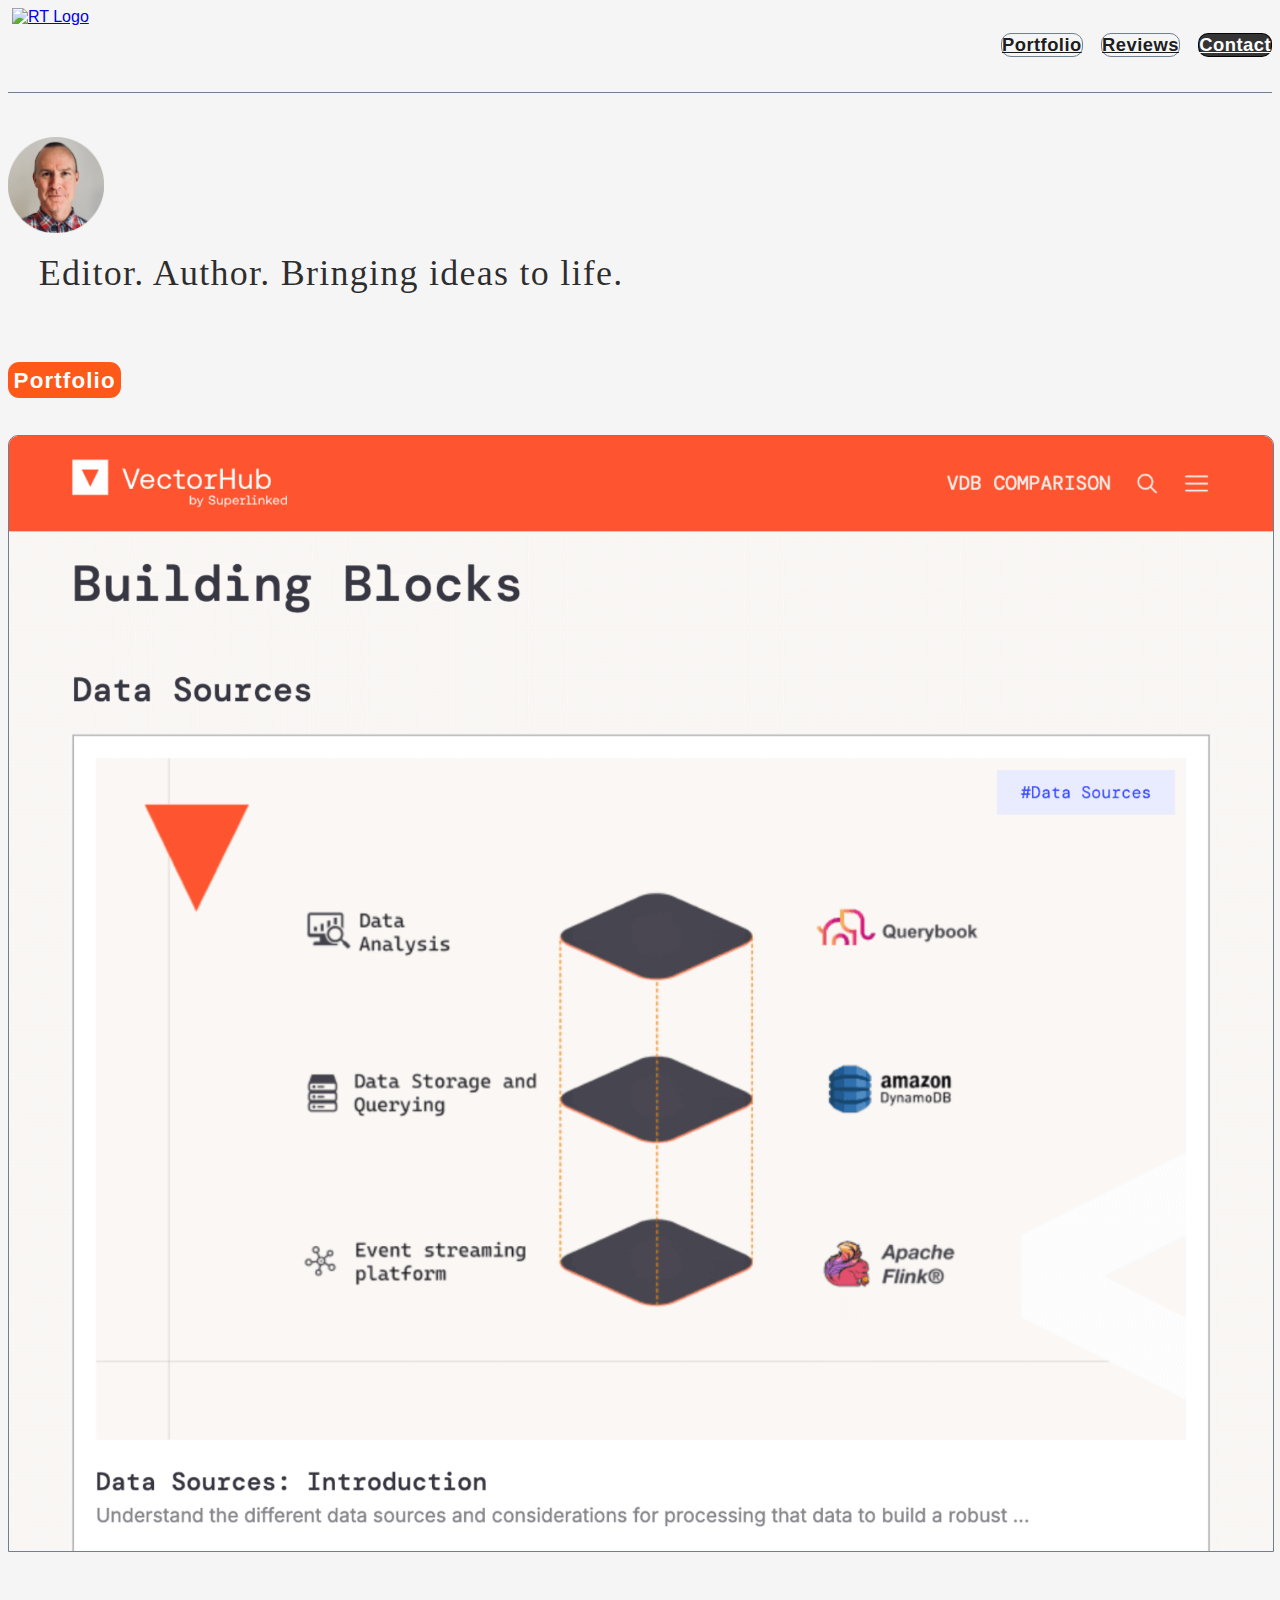
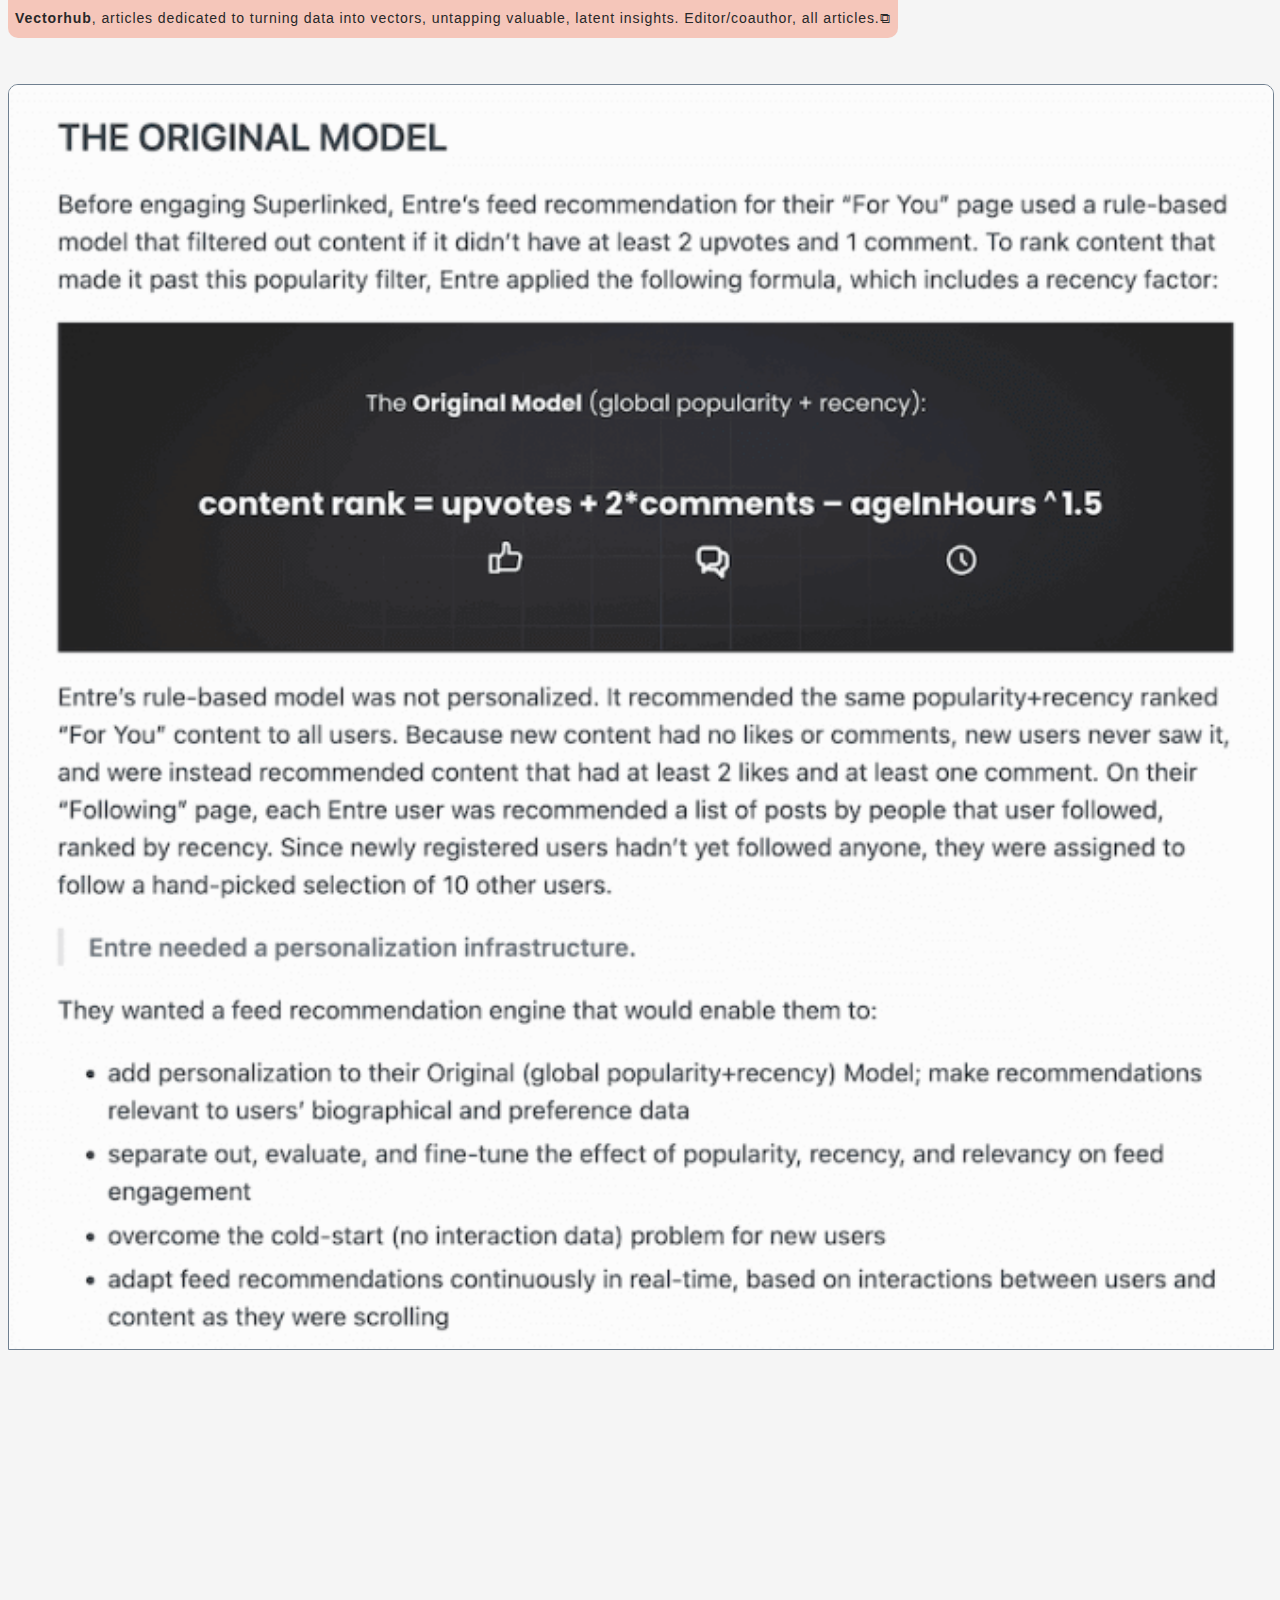
==== commit baafa199: "change title, add head photo" ====
--- a/index.html
+++ b/index.html
@@ -7,7 +7,7 @@
 
 
     <!-- HTML Meta Tags -->
-    <title>RT - Editor/Author</title>
+    <title> Editor/Author</title>
     <meta name="description" content="Editor. Author. Bringing ideas to life.">
 
     <!-- Facebook Meta Tags -->
@@ -76,6 +76,10 @@
                         <li>
                             <h3 class="nav-link" id="nav"><a href="#complete-portfolio"
                                     style="color:rgba(0, 0, 0, 0.90) !important;">Portfolio</a></h3>
+                        </li>
+                        <li>
+                            <h3 class="nav-link" id="nav"><a href="#quotes"
+                                    style="color:rgba(0, 0, 0, 0.90) !important;">Reviews</a></h3>
                         </li>
                         <!--<li class="nav-item">
                             <h3 class="nav-link" id="nav"><a target="_blank"
@@ -440,8 +444,7 @@
                     </div>
                     &nbsp;&nbsp;
                     <div class="col-md-3 col-sm-3 col-5" id="outer">
-                        <a style="text-decoration: none; color: inherit;"
-                            href="https://robertturner.co/edit/24px.html">
+                        <a style="text-decoration: none; color: inherit;" href="https://robertturner.co/edit/24px.html">
                             <div class="row">
                                 <!--<img id="mooncats" alt="Image of 24px Mooncat. Image from 24px.rocks website."
                                     target="_blank" src="mooncats-square.png">-->
@@ -766,8 +769,20 @@
 
                 <div class="row" id="test">
                     <div class="col-md-6" id="quoteBlock">
-                        <a id="quote">"Superlinked is a VC-funded machine learning infrastructure startup with a highly technical product. When we launched VectorHub, our educational platform and a key marketing asset, Robert took full ownership of building out its content library from scratch. Over time, he worked with 20+ contributing authors – ML practitioners and researchers – to co-create in-depth, high-quality content. These external experts brought deep technical knowledge but were often not skilled writers, and Robert excelled at collaborating with each one to capture the essence of their research, lessons learned in practice, and insights in a clear and engaging way.<br>
-                            Robert didn’t stop at publishing; he also proactively maintains the VectorHub catalogue, ensuring correctness and clarity by revisiting pieces when issues are flagged. His thoroughness, initiative, and ability to bridge the gap between technical complexity and accessible storytelling have been invaluable to Superlinked. If you’re looking for someone to translate technical expertise into impactful content that resonates with developers, Robert is the one to work with."</a>
+                        <a id="quote">"Superlinked is a VC-funded machine learning infrastructure startup with a highly
+                            technical product. When we launched VectorHub, our educational platform and a key marketing
+                            asset, Robert took full ownership of building out its content library from scratch. Over
+                            time, he worked with 20+ contributing authors – ML practitioners and researchers – to
+                            co-create in-depth, high-quality content. These external experts brought deep technical
+                            knowledge but were often not skilled writers, and Robert excelled at collaborating with each
+                            one to capture the essence of their research, lessons learned in practice, and insights in a
+                            clear and engaging way.<br>
+                            Robert didn’t stop at publishing; he also proactively maintains the VectorHub catalogue,
+                            ensuring correctness and clarity by revisiting pieces when issues are flagged. His
+                            thoroughness, initiative, and ability to bridge the gap between technical complexity and
+                            accessible storytelling have been invaluable to Superlinked. If you’re looking for someone
+                            to translate technical expertise into impactful content that resonates with developers,
+                            Robert is the one to work with."</a>
                         <br>
                         <a id="review-author">Daniel Svonava, Founder, CEO - <a id="review-link"
                                 href="https://superlinked.com" target="_blank">Superlinked&#x29C9;</a></a>
@@ -790,7 +805,15 @@
                     </div>
                     &nbsp;&nbsp;
                     <div class="col-md-6" id="quoteBlock">
-                        <a id="quote">"If you're reading this, let me tell you straight: Robert gets the job done, and then some. He’s not just about fixing typos or tweaking grammar—he goes way deeper. Even when the material is dense and complex, Robert takes the time to fully understand each concept. I’ve worked with him on several occasions, including the RAPTOR and Movie Recommendation article, and he’s been a game-changer in the editing process. Navigating through tough topics like Recommendation Systems, Embeddings, LLMs, and RAG isn’t easy, but Robert never shies away from diving in. He always asks the right questions and engages with the material in a way that brings out the best in it. Huge kudos to him for his dedication and passion—it really shows in his work."</a>
+                        <a id="quote">"If you're reading this, let me tell you straight: Robert gets the job done, and
+                            then some. He’s not just about fixing typos or tweaking grammar—he goes way deeper. Even
+                            when the material is dense and complex, Robert takes the time to fully understand each
+                            concept. I’ve worked with him on several occasions, including the RAPTOR and Movie
+                            Recommendation article, and he’s been a game-changer in the editing process. Navigating
+                            through tough topics like Recommendation Systems, Embeddings, LLMs, and RAG isn’t easy, but
+                            Robert never shies away from diving in. He always asks the right questions and engages with
+                            the material in a way that brings out the best in it. Huge kudos to him for his dedication
+                            and passion—it really shows in his work."</a>
                         <br>
                         <a id="review-author">Vipul Maheshwari, ML Consultant @ LanceDB<a id="review-link"
                                 href="https://www.linkedin.com/in/vipulmaheshwarii/" target="_blank">&#x29C9;</a></a>
@@ -812,8 +835,25 @@
                         <br>
                     </div>
                     &nbsp;&nbsp;
-
-                    <!--
+                    <div class="col-md-3" id="quoteBlock">
+                        <a id="quote">"I work with Bobby (Robert) on editing superlinked.com/vectorhub articles about
+                            information retrieval
+                            and vector search in general - I mainly check factual correctness while he edits the clarity
+                            and
+                            flow. Bobby is very attentive to detail, and turns obscure and convoluted text of writers
+                            into
+                            extremely clear and concise pieces. I felt that it would be better if authors just sent us
+                            bullet
+                            points and let Bobby write the articles. Absolutely recommend."</a>
+                            <br>
+                        <a id="review-author" href="https://uk.linkedin.com/in/claire-whittaker-37636a65"
+                        target="_blank">Mór Kapronczay, Lead ML Engineer @ <a id="review-link"
+                                href="https://superlinked.com/" target="_blank">Superlinked&#x29C9;</a>
+                        <br>
+                    </div>
+                    &nbsp;&nbsp;
+
+                        <!--
                     <div class="col-md-3" id="quoteBlock">
                         <a id="quote">When Robert commits to a project, he follows through, taking great care with both
                             the clients and the work. He grasps complex ideas quickly and meticulously expresses them in
@@ -833,88 +873,105 @@
                     </div>
                     &nbsp;&nbsp;
  -->
-                    <div class="col-md-3" id="quoteBlock">
-                        <a id="quote">"Impressive writing... first rate work."</a>
-                        <br>
-                        <a id="review-author">Andreas Flodstrom, CEO,
-                            Founder
-                            - <a id="review-link" href="https://beetroot.co"
-                                target="_blank">Beetroot.co&#x29C9;</a></a>
+                        <div class="col-md-3" id="quoteBlock">
+                            <a id="quote">"Working with Robert is great. He is able to understand high level of
+                                technical
+                                complexity and distill it down into content that is easy to digest while still
+                                maintaining
+                                the integrity and value of the piece. He is able to work independently and takes
+                                initiative
+                                to research the topic so requires less input from the team. Overall highly
+                                recommend."</a>
+                            <br>
+                            <a id="review-author" href="https://uk.linkedin.com/in/claire-whittaker-37636a65"
+                                target="_blank">Claire Whittaker, Product Lead @ <a id="review-link"
+                                    href="https://www.acin.com/" target="_blank">Acin&#x29C9;</a>
+                                <br>
+                        </div>
+                        &nbsp;&nbsp;
+
+                        <div class="col-md-3" id="quoteBlock">
+                            <a id="quote">"Impressive writing... first rate work."</a>
+                            <br>
+                            <a id="review-author">Andreas Flodstrom, CEO,
+                                Founder
+                                - <a id="review-link" href="https://beetroot.co"
+                                    target="_blank">Beetroot.co&#x29C9;</a></a>
+                            <br>
+                        </div>
                         <br>
                     </div>
                     <br>
+                    <br><br>
                 </div>
-                <br>
-                <br><br>
+                <div class="col-xs-0 col-xl-1"></div>
             </div>
-            <div class="col-xs-0 col-xl-1"></div>
         </div>
-    </div>
-
-    <div class="container-fluid" id="clients">
-        <div class="row">
-            <div class="col-xs-0 col-xl-1"></div>
-            <div class="col-xs-12 col-xl-10">
-                <div class="row copyClients">
-                    <div class="row">
-                        <h1>
-                            <br><a id="border-black">Clients</a>
-                            <br>
-                            <br>
-                        </h1>
-                    </div>
-                    <div class="row" style="filter: grayscale(100%); margin-bottom: 5em;">
-                        <!--<div class="col-lg-2 col-md-3 col-sm-4 col-6" id="logo">
+
+        <div class="container-fluid" id="clients">
+            <div class="row">
+                <div class="col-xs-0 col-xl-1"></div>
+                <div class="col-xs-12 col-xl-10">
+                    <div class="row copyClients">
+                        <div class="row">
+                            <h1>
+                                <br><a id="border-black">Clients</a>
+                                <br>
+                                <br>
+                            </h1>
+                        </div>
+                        <div class="row" style="filter: grayscale(100%); margin-bottom: 5em;">
+                            <!--<div class="col-lg-2 col-md-3 col-sm-4 col-6" id="logo">
                             <a href="https://oppositehand.ca/" target="_blank"><img alt="Opposite Hand Design Logo"
                                     src="oppHand-slice.png" /></a>
                         </div>-->
-                        <div class="col-lg-2 col-md-3 col-sm-3 col-5" id="logo">
-                            <a href="https://hub.superlinked.com/" target="_blank"><img alt="VectorHub Logo"
-                                    src="vectorHub-slice.png" /></a>
-                        </div>
-                        <div class="col-lg-2 col-md-3 col-sm-3 col-5" id="logo">
-                            <a href="https://superlinked.com/" target="_blank"><img alt="Superlinked Logo"
-                                    src="superlinked-slice.png" /></a>
-                        </div>
-                        <div class="col-lg-2 col-md-3 col-sm-3 col-5" id="logo">
-                            <a href="https://ekata.com/" target="_blank"><img alt="Ekata - Mastercard Logo"
-                                    src="mastercard-ekata-slice.png" /></a>
-                        </div>
-                        <div class="col-lg-2 col-md-3 col-sm-3 col-5" id="logo">
-                            <a href="http://spacing.ca/vancouver/2023/05/01/your-15-minute-city-is-not-my-15-minute-city/"
-                                target="_blank"><img alt="Spacing Logo" src="spacing-slice.png" /></a>
-                        </div>
-                        <div class="col-lg-2 col-md-3 col-sm-3 col-5" id="logo">
-                            <a href="https://beetroot.co/python-developer-salaries/" target="_blank"><img
-                                    alt="Beetroot Logo" src="beetroot-slice.png" /></a>
-                        </div>
-                        <div class="col-lg-2 col-md-3 col-sm-3 col-5" id="logo">
-                            <a href="https://github.com/mistersuuns/edit/blob/main/blog-thedoe-human-nature-civil-discourse-thoughts.png"
-                                target="_blank"><img alt="The Doe Logo" src="theDoe-slice.png" /></a>
-                        </div>
-
-                        <div class="col-lg-2 col-md-3 col-sm-3 col-5" id="logo">
-                            <a href="https://cetrez.com/" target="_blank"><img alt="Cetrez Logo"
-                                    src="cetrez-slice.png" /></a>
-                        </div>
-                        <div class="col-lg-2 col-md-3 col-sm-3 col-5" id="logo">
-                            <a href="https://virtualelectronics.sg/news/what-is-a-people-centered-culture-and-how-can-it-help-businesses-in-uncertainty/"
-                                target="_blank"><img class="virtual" alt="Virtual Electronics Logo"
-                                    src="virtual-slice.png" /></a>
-                        </div>
-                        <div class="col-lg-2 col-md-3 col-sm-3 col-5" id="logo">
-                            <a href="https://opensea.io/collection/24rck" target="_blank"><img
-                                    alt="24px.rocks Mooncat image" src="mooncats-slice.png"></a>
-                        </div>
-                        <div class="col-lg-2 col-md-3 col-sm-3 col-5" id="logo">
-                            <a href="https://www.craft.do/s/C2eymgY8HL4i4Z" target="_blank"><img alt="BitRaptors Logo"
-                                    src="bitraptors-slice.png"></a>
-                        </div>
-                        <div class="col-lg-2 col-md-3 col-sm-3 col-5" id="logo">
-                            <a href="https://darkroom.co/" target="_blank"><img alt="Darkroom Logo"
-                                    src="darkroom-slice.png" /></a>
-                        </div>
-                        <!--
+                            <div class="col-lg-2 col-md-3 col-sm-3 col-5" id="logo">
+                                <a href="https://hub.superlinked.com/" target="_blank"><img alt="VectorHub Logo"
+                                        src="vectorHub-slice.png" /></a>
+                            </div>
+                            <div class="col-lg-2 col-md-3 col-sm-3 col-5" id="logo">
+                                <a href="https://superlinked.com/" target="_blank"><img alt="Superlinked Logo"
+                                        src="superlinked-slice.png" /></a>
+                            </div>
+                            <div class="col-lg-2 col-md-3 col-sm-3 col-5" id="logo">
+                                <a href="https://ekata.com/" target="_blank"><img alt="Ekata - Mastercard Logo"
+                                        src="mastercard-ekata-slice.png" /></a>
+                            </div>
+                            <div class="col-lg-2 col-md-3 col-sm-3 col-5" id="logo">
+                                <a href="http://spacing.ca/vancouver/2023/05/01/your-15-minute-city-is-not-my-15-minute-city/"
+                                    target="_blank"><img alt="Spacing Logo" src="spacing-slice.png" /></a>
+                            </div>
+                            <div class="col-lg-2 col-md-3 col-sm-3 col-5" id="logo">
+                                <a href="https://beetroot.co/python-developer-salaries/" target="_blank"><img
+                                        alt="Beetroot Logo" src="beetroot-slice.png" /></a>
+                            </div>
+                            <div class="col-lg-2 col-md-3 col-sm-3 col-5" id="logo">
+                                <a href="https://github.com/mistersuuns/edit/blob/main/blog-thedoe-human-nature-civil-discourse-thoughts.png"
+                                    target="_blank"><img alt="The Doe Logo" src="theDoe-slice.png" /></a>
+                            </div>
+
+                            <div class="col-lg-2 col-md-3 col-sm-3 col-5" id="logo">
+                                <a href="https://cetrez.com/" target="_blank"><img alt="Cetrez Logo"
+                                        src="cetrez-slice.png" /></a>
+                            </div>
+                            <div class="col-lg-2 col-md-3 col-sm-3 col-5" id="logo">
+                                <a href="https://virtualelectronics.sg/news/what-is-a-people-centered-culture-and-how-can-it-help-businesses-in-uncertainty/"
+                                    target="_blank"><img class="virtual" alt="Virtual Electronics Logo"
+                                        src="virtual-slice.png" /></a>
+                            </div>
+                            <div class="col-lg-2 col-md-3 col-sm-3 col-5" id="logo">
+                                <a href="https://opensea.io/collection/24rck" target="_blank"><img
+                                        alt="24px.rocks Mooncat image" src="mooncats-slice.png"></a>
+                            </div>
+                            <div class="col-lg-2 col-md-3 col-sm-3 col-5" id="logo">
+                                <a href="https://www.craft.do/s/C2eymgY8HL4i4Z" target="_blank"><img
+                                        alt="BitRaptors Logo" src="bitraptors-slice.png"></a>
+                            </div>
+                            <div class="col-lg-2 col-md-3 col-sm-3 col-5" id="logo">
+                                <a href="https://darkroom.co/" target="_blank"><img alt="Darkroom Logo"
+                                        src="darkroom-slice.png" /></a>
+                            </div>
+                            <!--
                         <div class="col-lg-2 col-md-3 col-sm-4 col-6" id="logo">
                             <a href="https://github.com/mistersuuns/edit/blob/main/workuserflows.jpg"
                                 target="_blank"><img alt="TOTL Logo" src="totlPDV.webp" /></a>
@@ -926,58 +983,65 @@
                         </div>
                         -->
 
-                        <div class="col-lg-2 col-md-3 col-sm-3 col-5" id="logo">
-                            <a href="https://academic.oup.com/cid/article/57/6/820/330306" target="_blank"><img
-                                    class="logo-link" alt="Institute of Clinical Evaluative Sciences Logo"
-                                    src="ices-slice.png" /></a>
+                            <div class="col-lg-2 col-md-3 col-sm-3 col-5" id="logo">
+                                <a href="https://academic.oup.com/cid/article/57/6/820/330306" target="_blank"><img
+                                        class="logo-link" alt="Institute of Clinical Evaluative Sciences Logo"
+                                        src="ices-slice.png" /></a>
+                            </div>
+                            <div class="col-lg-2 col-md-3 col-sm-3 col-5" id="logo">
+                                <a href="https://academic.oup.com/cid/article/57/6/820/330306" target="_blank"><img
+                                        class="logo-link" alt="Oxford University Press Logo"
+                                        src="oxfordUP-slice.png" /></a>
+                            </div>
+                            <div class="col-lg-2 col-md-3 col-sm-3 col-5" id="logo">
+                                <a href="https://muse.jhu.edu/article/390982" target="_blank"><img class="logo-link"
+                                        alt="Massachusetts Institute of Technology Press Logo"
+                                        src="mitPress-slice.png" /></a>
+                            </div>
+                            <div class="col-lg-2 col-md-3 col-sm-3 col-5" id="logo">
+                                <a href="https://muse.jhu.edu/article/448983" target="_blank"><img class="logo-link"
+                                        alt="Johns Hopkins University Press Logo" src="johnsHopkins-slice.png" /></a>
+
+                            </div>
+                            <br>
+                            <br>
+                            <br>
+                            <div class="col-xs-0 col-xl-1"></div>
                         </div>
-                        <div class="col-lg-2 col-md-3 col-sm-3 col-5" id="logo">
-                            <a href="https://academic.oup.com/cid/article/57/6/820/330306" target="_blank"><img
-                                    class="logo-link" alt="Oxford University Press Logo" src="oxfordUP-slice.png" /></a>
-                        </div>
-                        <div class="col-lg-2 col-md-3 col-sm-3 col-5" id="logo">
-                            <a href="https://muse.jhu.edu/article/390982" target="_blank"><img class="logo-link"
-                                    alt="Massachusetts Institute of Technology Press Logo"
-                                    src="mitPress-slice.png" /></a>
-                        </div>
-                        <div class="col-lg-2 col-md-3 col-sm-3 col-5" id="logo">
-                            <a href="https://muse.jhu.edu/article/448983" target="_blank"><img class="logo-link"
-                                    alt="Johns Hopkins University Press Logo" src="johnsHopkins-slice.png" /></a>
-
-                        </div>
-                        <br>
-                        <br>
-                        <br>
-                        <div class="col-xs-0 col-xl-1"></div>
                     </div>
                 </div>
             </div>
         </div>
-    </div>
-
-    <div class="container-fluid" id="footer">
-        <div class="row">
-            <div class="col-xs-0 col-xl-1"></div>
-            <div class="col-xs-12 col-xl-10">
-                <div class="row footer">
-                    <a id="footerKub" href="https://robertturner.co/edit">
-                        <img id="kubFoot" alt="RT Logo" src="RT-white-thick.png">
-                    </a>
-                    <ul id="ul-footer">
-                        <li class="footerText">
-                            <a id="footerLink" style="color: white !important;" href="#complete-portfolio">Portfolio</a>
-                            </a>
-                        </li>
-                        <li class="footerText">
-                            <a id="footerLink" target="_blank" href="mailto:hello@robertturner.co"
-                                style="border: none; background-color: rgba(0, 0, 0, 0.6); color:white !important">hello@robertturner.co</a>
-                        </li>
-                    </ul>
+
+        <div class="container-fluid" id="footer">
+            <div class="row">
+                <div class="col-xs-0 col-xl-1"></div>
+                <div class="col-xs-12 col-xl-10">
+                    <div class="row footer">
+                        <a id="footerKub" href="https://robertturner.co/edit">
+                            <img id="kubFoot" alt="RT Logo" src="RT-white-thick.png">
+                        </a>
+                        <ul id="ul-footer">
+                            <li class="footerText">
+                                <a id="footerLink" style="color: white !important;"
+                                    href="#complete-portfolio">Portfolio</a>
+                                </a>
+                            </li>
+                            <li class="footerText">
+                                <a id="footerLink" style="color: white !important;"
+                                    href="#quotes">Reviews</a>
+                                </a>
+                            </li>
+                            <li class="footerText">
+                                <a id="footerLink" target="_blank" href="mailto:hello@robertturner.co"
+                                    style="border: none; background-color: rgba(0, 0, 0, 0.6); color:white !important">hello@robertturner.co</a>
+                            </li>
+                        </ul>
+                    </div>
                 </div>
+                <div class="col-xs-0 col-xl-1"></div>
             </div>
-            <div class="col-xs-0 col-xl-1"></div>
         </div>
-    </div>
 
 </body>
 
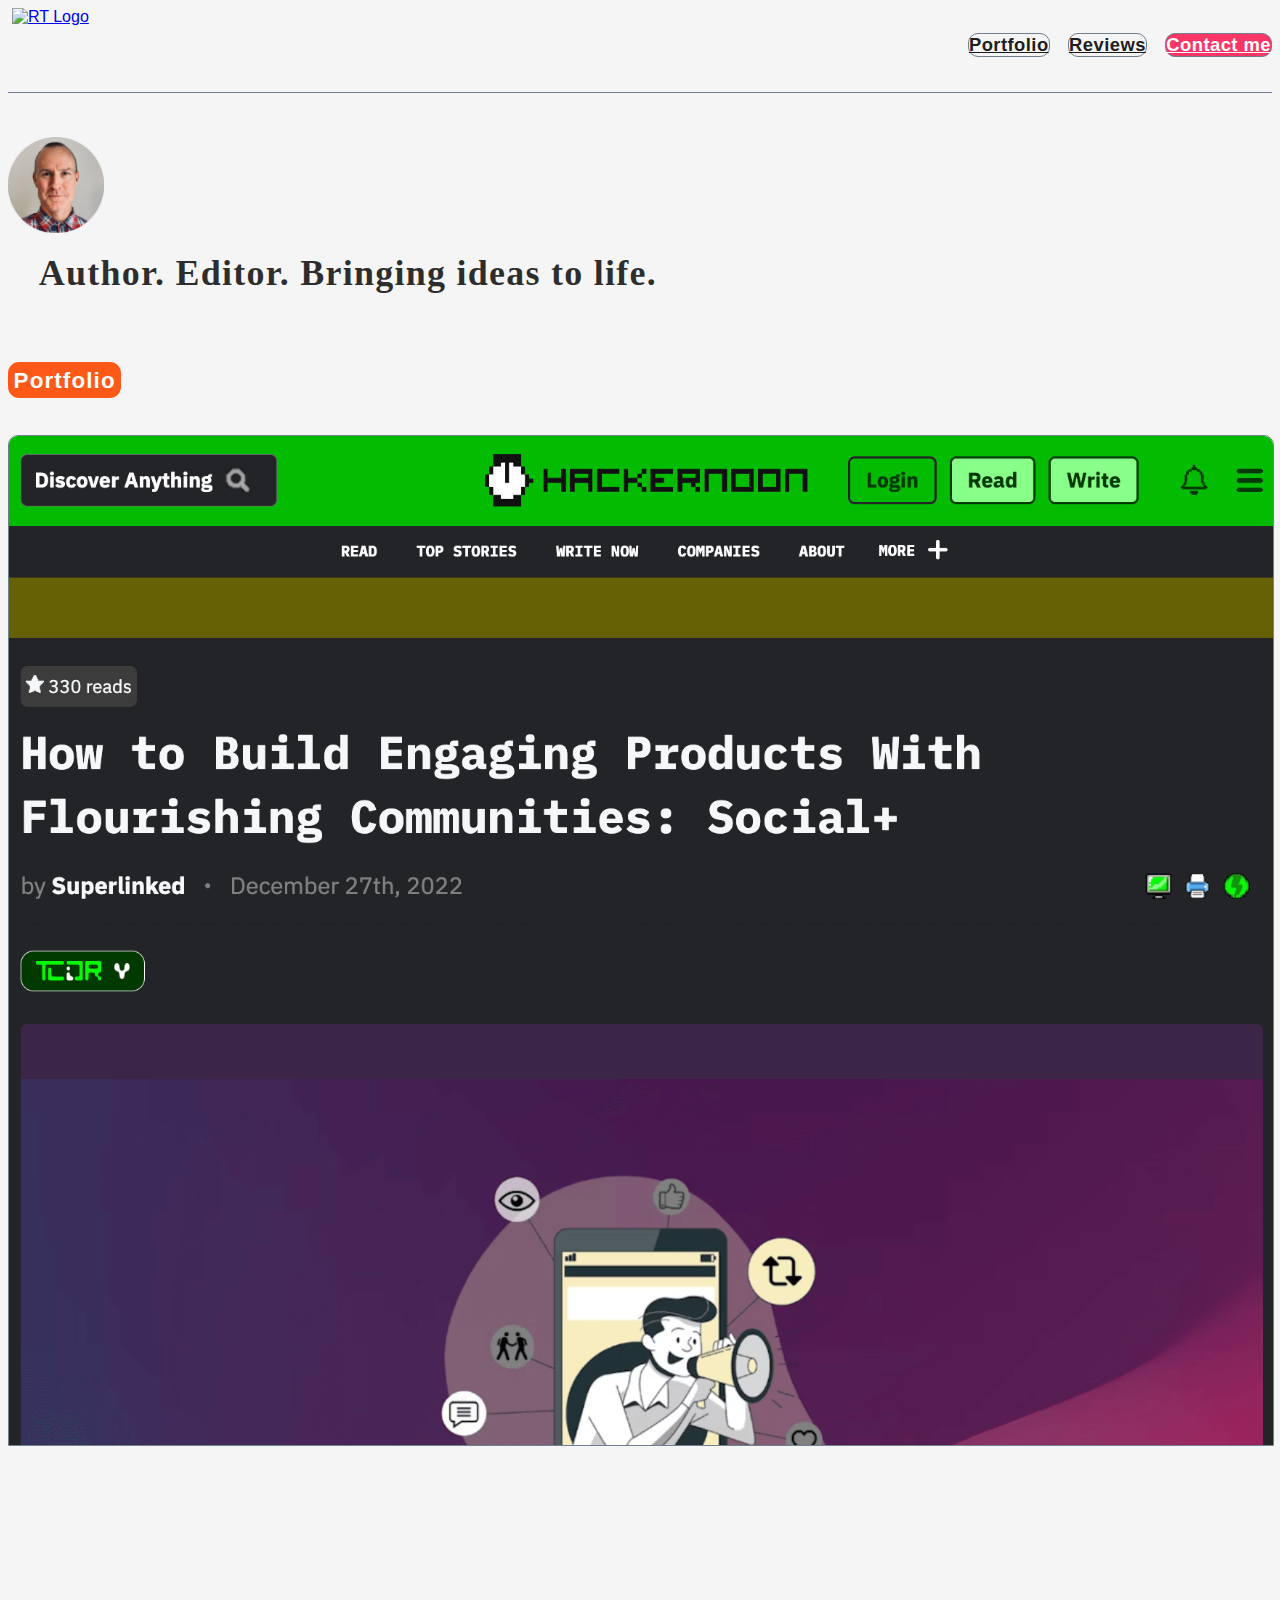
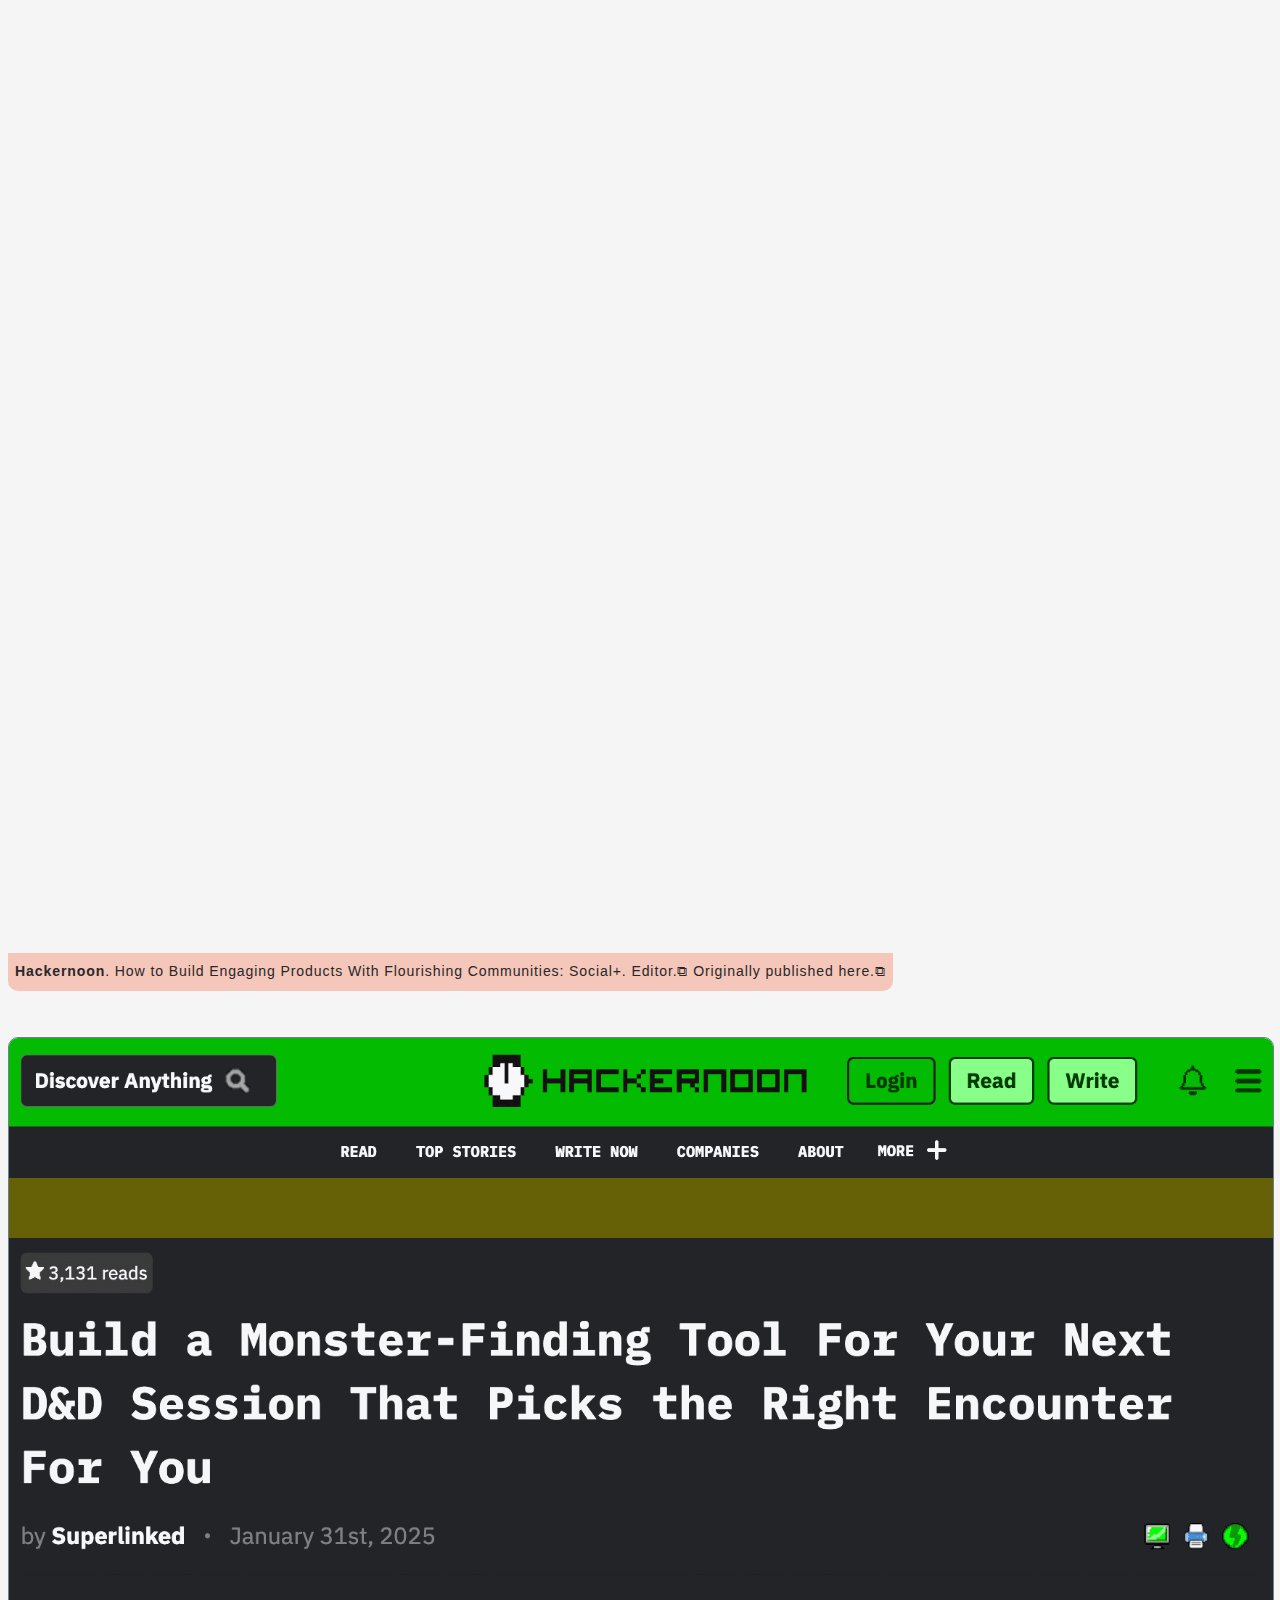
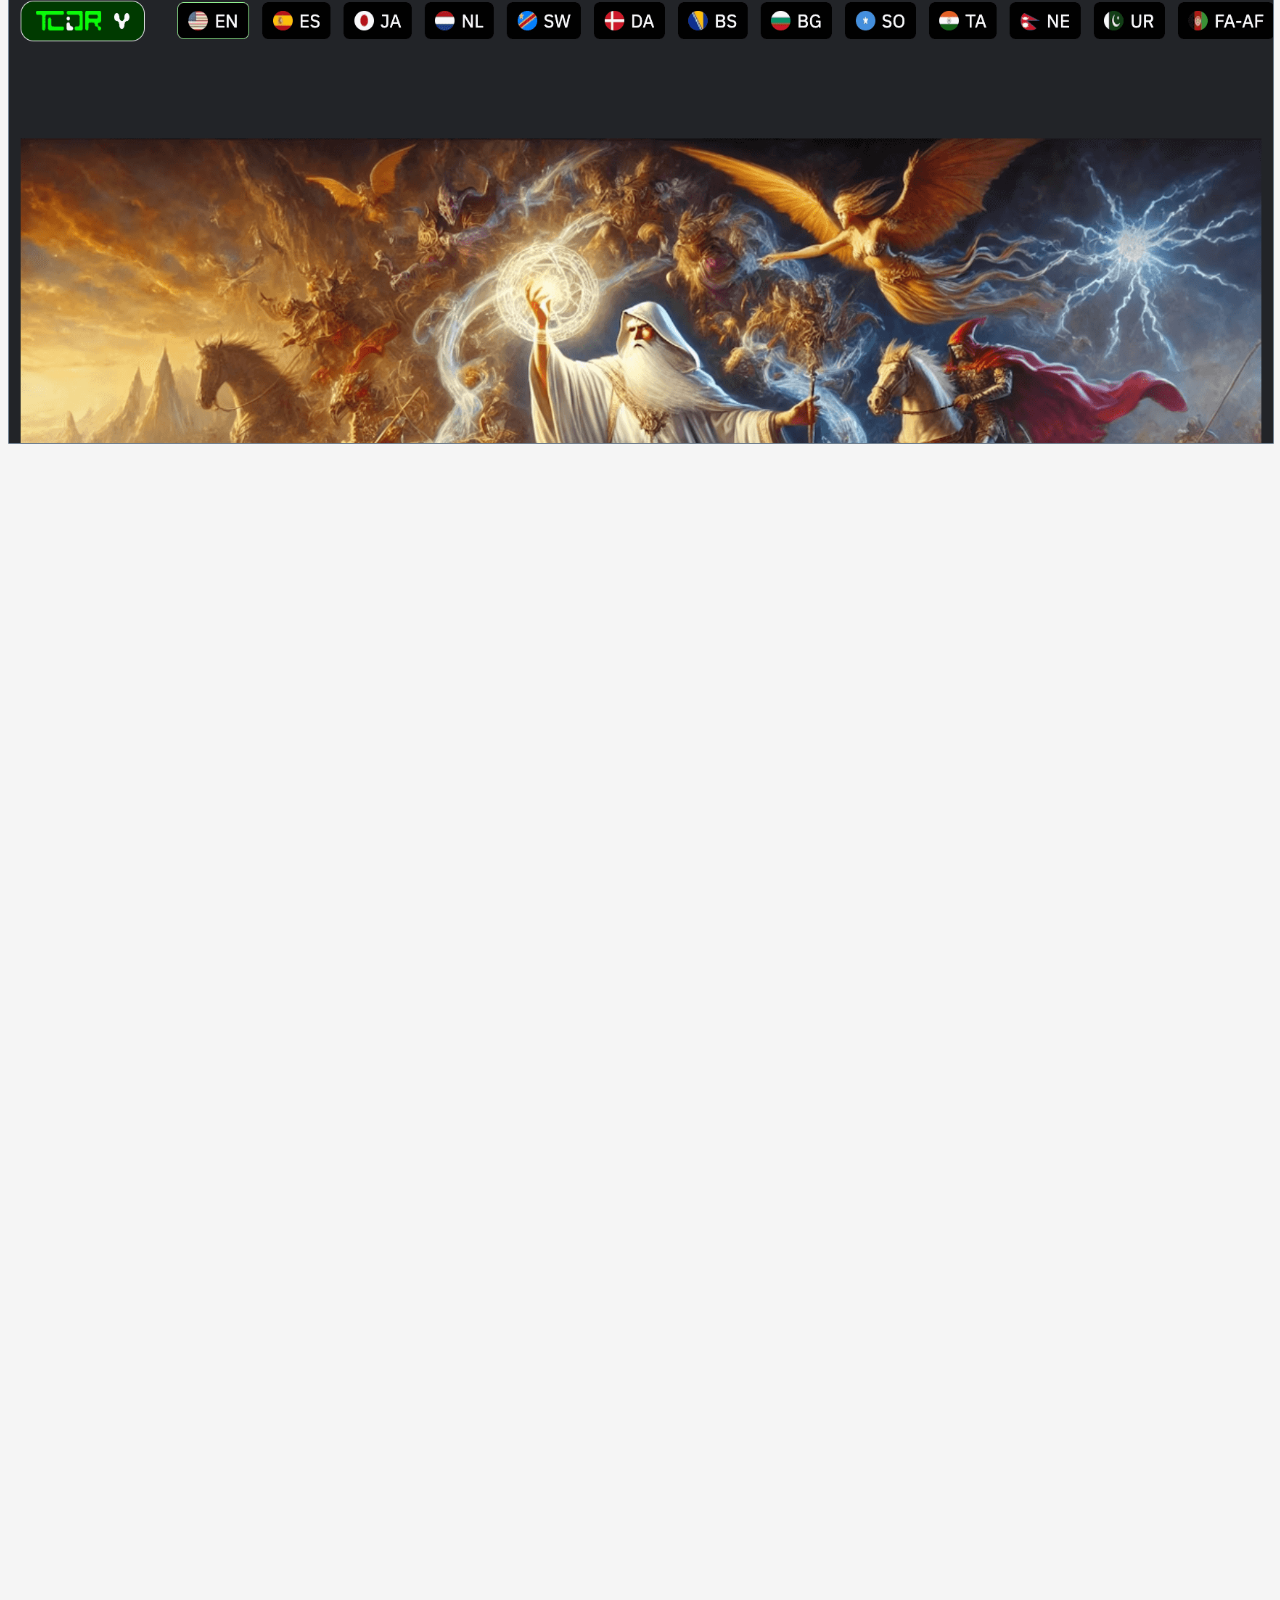
==== commit 5fa0fc83: "add hackernoon articles, all pages" ====
--- a/index.html
+++ b/index.html
@@ -88,7 +88,7 @@
                         </li>-->
                         <li>
                             <h3 class="nav-link contact" id="nav"><a target="_blank" href="mailto:hello@robertturner.co"
-                                    style="color:white !important;">Contact</a></h3>
+                                    style="color:white !important;">Contact me</a></h3>
                         </li>
                     </ul>
                 </nav>
@@ -114,10 +114,10 @@
                     <div class="col">
                         <br>
                         <a id="bio"
-                            style="font-family: Gill Sans; letter-spacing: 1.25px; font-weight: 300;color: rgba(0, 0, 0, 0.812);line-height: 1em;">&nbsp;&nbsp;&nbsp;Editor.
-                            Author. Bringing ideas to life.</a>
+                            style="font-family: Gill Sans; letter-spacing: 1.25px; font-weight: 650;color: rgba(0, 0, 0, 0.812);line-height: 1em;">&nbsp;&nbsp;&nbsp;Author.
+                            Editor. Bringing ideas to life.</a>
                         <div id="bioSmall"
-                            style="font-family: Gill Sans; font-weight: 200;color: rgba(0, 0, 0, 0.812);line-height: 1em;">
+                            style="font-family: Gill Sans; font-weight: 650;color: rgba(0, 0, 0, 0.812);line-height: 1em;">
                             &nbsp;&nbsp;&nbsp;Author. Editor.<br>
                             &nbsp;&nbsp;&nbsp;Bringing ideas to life.</div>
                     </div>
@@ -138,7 +138,114 @@
                     <br>
                     <br>
                 </h1>
+
                 <div class="row" id="test">
+
+                    <div class="col-md-3 col-sm-3 col-5" id="outer">
+                        <a style="text-decoration: none; color: inherit;"
+                        href="https://hackernoon.com/how-to-build-engaging-products-with-flourishing-communities-social" target="_blank">
+                            <div class="row">
+
+                                <div id="carouselExample" data-ride="carousel" data-interval="3500">
+                                    <div class="carousel-inner">
+
+                                        <div class="carousel-item active">
+                                            <img class="home" src="title-1.png" alt="">
+                                        </div>
+                                        <div class="carousel-item">
+                                            <img class="home" src="small-dia.png" alt="">
+                                        </div>
+
+                                        <div class="carousel-item">
+                                            <img class="home" src="AI-army.png" alt="">
+                                        </div>
+                                        <div class="carousel-item">
+                                            <img class="home" src="first5.png" alt="">
+                                        </div>
+                                        <div class="carousel-item">
+                                            <img class="home" src="naiveRetriever.png" alt="">
+                                        </div>
+                                        <div class="carousel-item">
+                                            <img class="home" src="naive2.png" alt="">
+                                        </div>
+                                        <div class="carousel-item">
+                                            <img class="home" src="another-search.png" alt="">
+                                        </div>
+                                        <div class="carousel-item">
+                                            <img class="home" src="retrieved13.png">
+                                        </div>
+                                        <div class="carousel-item">
+                                            <img class="home" src="outcomes.png" alt="Microsoft style guide">
+                                        </div>
+                                        <div class="carousel-item">
+                                            <img class="home" src="attribute-weights.png" alt="Microsoft style guide">
+                                        </div>
+                                        <div class="carousel-item">
+                                            <img class="home" src="executor.png" alt="Microsoft style guide">
+                                        </div>
+                                    </div>
+                                </div>
+                            </div>
+
+                            <div class="row" id="cutline-pf">
+                                <b>Hackernoon</b>. How to Build Engaging Products With Flourishing Communities: Social+. Editor.&#x29C9;
+                                Originally published <a style="text-decoration: none; color: inherit;" href="https://superlinked.com/vectorhub/articles/multi-attribute-semantic-search" target="_blank">here</a>.&#x29C9;
+                            
+                            </div>
+                        </a>
+                    </div>
+                    &nbsp;&nbsp;
+
+                    <div class="col-md-3 col-sm-3 col-5" id="outer">
+                        <a style="text-decoration: none; color: inherit;"
+                        href="https://hackernoon.com/build-a-monster-finding-tool-for-your-next-dandd-session-that-picks-the-right-encounter-for-you?_gl=1*1q12e71*_up*MQ..*_ga*NDU3ODE3OTMuMTczODQwNTA0OQ..*_ga_ECJJ2Q2SJQ*MTczODQwNTA0OC4xLjEuMTczODQwNTA0OS41OS4wLjA" target="_blank">
+                            <div class="row">
+
+                                <div id="carouselExample" data-ride="carousel" data-interval="3500">
+                                    <div class="carousel-inner">
+
+                                        <div class="carousel-item active">
+                                            <img class="home" src="title.png" alt="">
+                                        </div>
+                                        <div class="carousel-item">
+                                            <img class="home" src="AI-powered.png" alt="">
+                                        </div>
+
+                                        <div class="carousel-item">
+                                            <img class="home" src="diagram.png" alt="">
+                                        </div>
+                                        <div class="carousel-item">
+                                            <img class="home" src="dataset.png" alt="">
+                                        </div>
+                                        <div class="carousel-item">
+                                            <img class="home" src="weights.png" alt="">
+                                        </div>
+                                        <div class="carousel-item">
+                                            <img class="home" src="SL-approach.png" alt="">
+                                        </div>
+                                        <div class="carousel-item">
+                                            <img class="home" src="attributes.png" alt="">
+                                        </div>
+                                        <div class="carousel-item">
+                                            <img class="home" src="code-snip-1.png">
+                                        </div>
+                                        <div class="carousel-item">
+                                            <img class="home" src="retrieval.png" alt="Microsoft style guide">
+                                        </div>
+                                    </div>
+                                </div>
+                            </div>
+
+                            <div class="row" id="cutline-pf">
+                                <b>Hackernoon</b>. Build a Monster-Finding Tool For Your Next D&D Session That Picks the
+                                Right Encounter For You. Editor.&#x29C9;
+                                Originally published <a style="text-decoration: none; color: inherit;" href="https://superlinked.com/vectorhub/articles/multi-attribute-semantic-search" target="_blank">here</a>.&#x29C9;
+                            
+                            </div>
+                        </a>
+                    </div>
+                    &nbsp;&nbsp;
+
                     <div class="col-md-3 col-sm-3 col-5" id="outer">
                         <a style="text-decoration: none; color: inherit;"
                             href="https://robertturner.co/edit/vectorhub.html">
@@ -230,7 +337,7 @@
                             <div class="row" id="cutline-pf">
                                 <b>Vectorhub</b>, articles dedicated to turning data into vectors, untapping valuable,
                                 latent
-                                insights. Editor/coauthor, all articles.&#x29C9;
+                                insights. Editor/coauthor, ALL articles.&#x29C9;
                             </div>
                         </a>
                     </div>
@@ -845,15 +952,15 @@
                             extremely clear and concise pieces. I felt that it would be better if authors just sent us
                             bullet
                             points and let Bobby write the articles. Absolutely recommend."</a>
+                        <br>
+                        <a id="review-author" href="https://uk.linkedin.com/in/claire-whittaker-37636a65"
+                            target="_blank">Mór Kapronczay, Lead ML Engineer @ <a id="review-link"
+                                href="https://superlinked.com/" target="_blank">Superlinked&#x29C9;</a>
                             <br>
-                        <a id="review-author" href="https://uk.linkedin.com/in/claire-whittaker-37636a65"
-                        target="_blank">Mór Kapronczay, Lead ML Engineer @ <a id="review-link"
-                                href="https://superlinked.com/" target="_blank">Superlinked&#x29C9;</a>
-                        <br>
-                    </div>
-                    &nbsp;&nbsp;
-
-                        <!--
+                    </div>
+                    &nbsp;&nbsp;
+
+                    <!--
                     <div class="col-md-3" id="quoteBlock">
                         <a id="quote">When Robert commits to a project, he follows through, taking great care with both
                             the clients and the work. He grasps complex ideas quickly and meticulously expresses them in
@@ -873,105 +980,104 @@
                     </div>
                     &nbsp;&nbsp;
  -->
-                        <div class="col-md-3" id="quoteBlock">
-                            <a id="quote">"Working with Robert is great. He is able to understand high level of
-                                technical
-                                complexity and distill it down into content that is easy to digest while still
-                                maintaining
-                                the integrity and value of the piece. He is able to work independently and takes
-                                initiative
-                                to research the topic so requires less input from the team. Overall highly
-                                recommend."</a>
+                    <div class="col-md-3" id="quoteBlock">
+                        <a id="quote">"Working with Robert is great. He is able to understand high level of
+                            technical
+                            complexity and distill it down into content that is easy to digest while still
+                            maintaining
+                            the integrity and value of the piece. He is able to work independently and takes
+                            initiative
+                            to research the topic so requires less input from the team. Overall highly
+                            recommend."</a>
+                        <br>
+                        <a id="review-author" href="https://uk.linkedin.com/in/claire-whittaker-37636a65"
+                            target="_blank">Claire Whittaker, Product Lead @ <a id="review-link"
+                                href="https://www.acin.com/" target="_blank">Acin&#x29C9;</a>
                             <br>
-                            <a id="review-author" href="https://uk.linkedin.com/in/claire-whittaker-37636a65"
-                                target="_blank">Claire Whittaker, Product Lead @ <a id="review-link"
-                                    href="https://www.acin.com/" target="_blank">Acin&#x29C9;</a>
-                                <br>
-                        </div>
-                        &nbsp;&nbsp;
-
-                        <div class="col-md-3" id="quoteBlock">
-                            <a id="quote">"Impressive writing... first rate work."</a>
+                    </div>
+                    &nbsp;&nbsp;
+
+                    <div class="col-md-3" id="quoteBlock">
+                        <a id="quote">"Impressive writing... first rate work."</a>
+                        <br>
+                        <a id="review-author">Andreas Flodstrom, CEO,
+                            Founder
+                            - <a id="review-link" href="https://beetroot.co" target="_blank">Beetroot.co&#x29C9;</a></a>
+                        <br>
+                    </div>
+                    <br>
+                </div>
+                <br>
+                <br><br>
+            </div>
+            <div class="col-xs-0 col-xl-1"></div>
+        </div>
+    </div>
+
+    <div class="container-fluid" id="clients">
+        <div class="row">
+            <div class="col-xs-0 col-xl-1"></div>
+            <div class="col-xs-12 col-xl-10">
+                <div class="row copyClients">
+                    <div class="row">
+                        <h1>
+                            <br><a id="border-black">Clients</a>
                             <br>
-                            <a id="review-author">Andreas Flodstrom, CEO,
-                                Founder
-                                - <a id="review-link" href="https://beetroot.co"
-                                    target="_blank">Beetroot.co&#x29C9;</a></a>
                             <br>
-                        </div>
-                        <br>
-                    </div>
-                    <br>
-                    <br><br>
-                </div>
-                <div class="col-xs-0 col-xl-1"></div>
-            </div>
-        </div>
-
-        <div class="container-fluid" id="clients">
-            <div class="row">
-                <div class="col-xs-0 col-xl-1"></div>
-                <div class="col-xs-12 col-xl-10">
-                    <div class="row copyClients">
-                        <div class="row">
-                            <h1>
-                                <br><a id="border-black">Clients</a>
-                                <br>
-                                <br>
-                            </h1>
-                        </div>
-                        <div class="row" style="filter: grayscale(100%); margin-bottom: 5em;">
-                            <!--<div class="col-lg-2 col-md-3 col-sm-4 col-6" id="logo">
+                        </h1>
+                    </div>
+                    <div class="row" style="filter: grayscale(100%); margin-bottom: 5em;">
+                        <!--<div class="col-lg-2 col-md-3 col-sm-4 col-6" id="logo">
                             <a href="https://oppositehand.ca/" target="_blank"><img alt="Opposite Hand Design Logo"
                                     src="oppHand-slice.png" /></a>
                         </div>-->
-                            <div class="col-lg-2 col-md-3 col-sm-3 col-5" id="logo">
-                                <a href="https://hub.superlinked.com/" target="_blank"><img alt="VectorHub Logo"
-                                        src="vectorHub-slice.png" /></a>
-                            </div>
-                            <div class="col-lg-2 col-md-3 col-sm-3 col-5" id="logo">
-                                <a href="https://superlinked.com/" target="_blank"><img alt="Superlinked Logo"
-                                        src="superlinked-slice.png" /></a>
-                            </div>
-                            <div class="col-lg-2 col-md-3 col-sm-3 col-5" id="logo">
-                                <a href="https://ekata.com/" target="_blank"><img alt="Ekata - Mastercard Logo"
-                                        src="mastercard-ekata-slice.png" /></a>
-                            </div>
-                            <div class="col-lg-2 col-md-3 col-sm-3 col-5" id="logo">
-                                <a href="http://spacing.ca/vancouver/2023/05/01/your-15-minute-city-is-not-my-15-minute-city/"
-                                    target="_blank"><img alt="Spacing Logo" src="spacing-slice.png" /></a>
-                            </div>
-                            <div class="col-lg-2 col-md-3 col-sm-3 col-5" id="logo">
-                                <a href="https://beetroot.co/python-developer-salaries/" target="_blank"><img
-                                        alt="Beetroot Logo" src="beetroot-slice.png" /></a>
-                            </div>
-                            <div class="col-lg-2 col-md-3 col-sm-3 col-5" id="logo">
-                                <a href="https://github.com/mistersuuns/edit/blob/main/blog-thedoe-human-nature-civil-discourse-thoughts.png"
-                                    target="_blank"><img alt="The Doe Logo" src="theDoe-slice.png" /></a>
-                            </div>
-
-                            <div class="col-lg-2 col-md-3 col-sm-3 col-5" id="logo">
-                                <a href="https://cetrez.com/" target="_blank"><img alt="Cetrez Logo"
-                                        src="cetrez-slice.png" /></a>
-                            </div>
-                            <div class="col-lg-2 col-md-3 col-sm-3 col-5" id="logo">
-                                <a href="https://virtualelectronics.sg/news/what-is-a-people-centered-culture-and-how-can-it-help-businesses-in-uncertainty/"
-                                    target="_blank"><img class="virtual" alt="Virtual Electronics Logo"
-                                        src="virtual-slice.png" /></a>
-                            </div>
-                            <div class="col-lg-2 col-md-3 col-sm-3 col-5" id="logo">
-                                <a href="https://opensea.io/collection/24rck" target="_blank"><img
-                                        alt="24px.rocks Mooncat image" src="mooncats-slice.png"></a>
-                            </div>
-                            <div class="col-lg-2 col-md-3 col-sm-3 col-5" id="logo">
-                                <a href="https://www.craft.do/s/C2eymgY8HL4i4Z" target="_blank"><img
-                                        alt="BitRaptors Logo" src="bitraptors-slice.png"></a>
-                            </div>
-                            <div class="col-lg-2 col-md-3 col-sm-3 col-5" id="logo">
-                                <a href="https://darkroom.co/" target="_blank"><img alt="Darkroom Logo"
-                                        src="darkroom-slice.png" /></a>
-                            </div>
-                            <!--
+                        <div class="col-lg-2 col-md-3 col-sm-3 col-5" id="logo">
+                            <a href="https://hub.superlinked.com/" target="_blank"><img alt="VectorHub Logo"
+                                    src="vectorHub-slice.png" /></a>
+                        </div>
+                        <div class="col-lg-2 col-md-3 col-sm-3 col-5" id="logo">
+                            <a href="https://superlinked.com/" target="_blank"><img alt="Superlinked Logo"
+                                    src="superlinked-slice.png" /></a>
+                        </div>
+                        <div class="col-lg-2 col-md-3 col-sm-3 col-5" id="logo">
+                            <a href="https://ekata.com/" target="_blank"><img alt="Ekata - Mastercard Logo"
+                                    src="mastercard-ekata-slice.png" /></a>
+                        </div>
+                        <div class="col-lg-2 col-md-3 col-sm-3 col-5" id="logo">
+                            <a href="http://spacing.ca/vancouver/2023/05/01/your-15-minute-city-is-not-my-15-minute-city/"
+                                target="_blank"><img alt="Spacing Logo" src="spacing-slice.png" /></a>
+                        </div>
+                        <div class="col-lg-2 col-md-3 col-sm-3 col-5" id="logo">
+                            <a href="https://beetroot.co/python-developer-salaries/" target="_blank"><img
+                                    alt="Beetroot Logo" src="beetroot-slice.png" /></a>
+                        </div>
+                        <div class="col-lg-2 col-md-3 col-sm-3 col-5" id="logo">
+                            <a href="https://github.com/mistersuuns/edit/blob/main/blog-thedoe-human-nature-civil-discourse-thoughts.png"
+                                target="_blank"><img alt="The Doe Logo" src="theDoe-slice.png" /></a>
+                        </div>
+
+                        <div class="col-lg-2 col-md-3 col-sm-3 col-5" id="logo">
+                            <a href="https://cetrez.com/" target="_blank"><img alt="Cetrez Logo"
+                                    src="cetrez-slice.png" /></a>
+                        </div>
+                        <div class="col-lg-2 col-md-3 col-sm-3 col-5" id="logo">
+                            <a href="https://virtualelectronics.sg/news/what-is-a-people-centered-culture-and-how-can-it-help-businesses-in-uncertainty/"
+                                target="_blank"><img class="virtual" alt="Virtual Electronics Logo"
+                                    src="virtual-slice.png" /></a>
+                        </div>
+                        <div class="col-lg-2 col-md-3 col-sm-3 col-5" id="logo">
+                            <a href="https://opensea.io/collection/24rck" target="_blank"><img
+                                    alt="24px.rocks Mooncat image" src="mooncats-slice.png"></a>
+                        </div>
+                        <div class="col-lg-2 col-md-3 col-sm-3 col-5" id="logo">
+                            <a href="https://www.craft.do/s/C2eymgY8HL4i4Z" target="_blank"><img alt="BitRaptors Logo"
+                                    src="bitraptors-slice.png"></a>
+                        </div>
+                        <div class="col-lg-2 col-md-3 col-sm-3 col-5" id="logo">
+                            <a href="https://darkroom.co/" target="_blank"><img alt="Darkroom Logo"
+                                    src="darkroom-slice.png" /></a>
+                        </div>
+                        <!--
                         <div class="col-lg-2 col-md-3 col-sm-4 col-6" id="logo">
                             <a href="https://github.com/mistersuuns/edit/blob/main/workuserflows.jpg"
                                 target="_blank"><img alt="TOTL Logo" src="totlPDV.webp" /></a>
@@ -983,65 +1089,62 @@
                         </div>
                         -->
 
-                            <div class="col-lg-2 col-md-3 col-sm-3 col-5" id="logo">
-                                <a href="https://academic.oup.com/cid/article/57/6/820/330306" target="_blank"><img
-                                        class="logo-link" alt="Institute of Clinical Evaluative Sciences Logo"
-                                        src="ices-slice.png" /></a>
-                            </div>
-                            <div class="col-lg-2 col-md-3 col-sm-3 col-5" id="logo">
-                                <a href="https://academic.oup.com/cid/article/57/6/820/330306" target="_blank"><img
-                                        class="logo-link" alt="Oxford University Press Logo"
-                                        src="oxfordUP-slice.png" /></a>
-                            </div>
-                            <div class="col-lg-2 col-md-3 col-sm-3 col-5" id="logo">
-                                <a href="https://muse.jhu.edu/article/390982" target="_blank"><img class="logo-link"
-                                        alt="Massachusetts Institute of Technology Press Logo"
-                                        src="mitPress-slice.png" /></a>
-                            </div>
-                            <div class="col-lg-2 col-md-3 col-sm-3 col-5" id="logo">
-                                <a href="https://muse.jhu.edu/article/448983" target="_blank"><img class="logo-link"
-                                        alt="Johns Hopkins University Press Logo" src="johnsHopkins-slice.png" /></a>
-
-                            </div>
-                            <br>
-                            <br>
-                            <br>
-                            <div class="col-xs-0 col-xl-1"></div>
-                        </div>
+                        <div class="col-lg-2 col-md-3 col-sm-3 col-5" id="logo">
+                            <a href="https://academic.oup.com/cid/article/57/6/820/330306" target="_blank"><img
+                                    class="logo-link" alt="Institute of Clinical Evaluative Sciences Logo"
+                                    src="ices-slice.png" /></a>
+                        </div>
+                        <div class="col-lg-2 col-md-3 col-sm-3 col-5" id="logo">
+                            <a href="https://academic.oup.com/cid/article/57/6/820/330306" target="_blank"><img
+                                    class="logo-link" alt="Oxford University Press Logo" src="oxfordUP-slice.png" /></a>
+                        </div>
+                        <div class="col-lg-2 col-md-3 col-sm-3 col-5" id="logo">
+                            <a href="https://muse.jhu.edu/article/390982" target="_blank"><img class="logo-link"
+                                    alt="Massachusetts Institute of Technology Press Logo"
+                                    src="mitPress-slice.png" /></a>
+                        </div>
+                        <div class="col-lg-2 col-md-3 col-sm-3 col-5" id="logo">
+                            <a href="https://muse.jhu.edu/article/448983" target="_blank"><img class="logo-link"
+                                    alt="Johns Hopkins University Press Logo" src="johnsHopkins-slice.png" /></a>
+
+                        </div>
+                        <br>
+                        <br>
+                        <br>
+                        <div class="col-xs-0 col-xl-1"></div>
                     </div>
                 </div>
             </div>
         </div>
-
-        <div class="container-fluid" id="footer">
-            <div class="row">
-                <div class="col-xs-0 col-xl-1"></div>
-                <div class="col-xs-12 col-xl-10">
-                    <div class="row footer">
-                        <a id="footerKub" href="https://robertturner.co/edit">
-                            <img id="kubFoot" alt="RT Logo" src="RT-white-thick.png">
-                        </a>
-                        <ul id="ul-footer">
-                            <li class="footerText">
-                                <a id="footerLink" style="color: white !important;"
-                                    href="#complete-portfolio">Portfolio</a>
-                                </a>
-                            </li>
-                            <li class="footerText">
-                                <a id="footerLink" style="color: white !important;"
-                                    href="#quotes">Reviews</a>
-                                </a>
-                            </li>
-                            <li class="footerText">
-                                <a id="footerLink" target="_blank" href="mailto:hello@robertturner.co"
-                                    style="border: none; background-color: rgba(0, 0, 0, 0.6); color:white !important">hello@robertturner.co</a>
-                            </li>
-                        </ul>
-                    </div>
+    </div>
+
+    <div class="container-fluid" id="footer">
+        <div class="row">
+            <div class="col-xs-0 col-xl-1"></div>
+            <div class="col-xs-12 col-xl-10">
+                <div class="row footer">
+                    <a id="footerKub" href="https://robertturner.co/edit">
+                        <img id="kubFoot" alt="RT Logo" src="RT-white-thick.png">
+                    </a>
+                    <ul id="ul-footer">
+                        <li class="footerText">
+                            <a id="footerLink" style="color: white !important;" href="#complete-portfolio">Portfolio</a>
+                            </a>
+                        </li>
+                        <li class="footerText">
+                            <a id="footerLink" style="color: white !important;" href="#quotes">Reviews</a>
+                            </a>
+                        </li>
+                        <li class="footerText">
+                            <a id="footerLink" target="_blank" href="mailto:hello@robertturner.co"
+                                style="border: none; background-color: rgba(0, 0, 0, 0.6); color:white !important">hello@robertturner.co</a>
+                        </li>
+                    </ul>
                 </div>
-                <div class="col-xs-0 col-xl-1"></div>
             </div>
+            <div class="col-xs-0 col-xl-1"></div>
         </div>
+    </div>
 
 </body>
 
--- a/index.css
+++ b/index.css
@@ -113,8 +113,7 @@
 .nav-link.contact {
     border: solid .1px;
     border-radius: 10px;
-    color: rgba(0, 0, 0, 0.90);
-    background-color: rgba(0, 0, 0, 0.79);
+    background-color: rgba(250, 3, 64, 0.79);
 }
 
 /* nav */
@@ -364,7 +363,8 @@
         display: none;
     }
     #bioSmall {
-        font-size: 1.75em; 
+        font-size: 1.8em; 
+        letter-spacing: 1px;
     }
     #border-black-superlinked {
         letter-spacing: .7px;
@@ -402,10 +402,11 @@
         padding-top: .5em;
     }
     #headParis {
-        width: 4em;
+        width: 6em;
     }
     #bioSmall {
-        font-size: 1.5em; 
+        font-size: 1.8em; 
+        letter-spacing: 1px;
     }
     #bio {
         display: none;
@@ -453,7 +454,8 @@
         width: 5em;
     }
     #bioSmall {
-        font-size: 1.25em; 
+        font-size: 1.6em; 
+        letter-spacing: 1px;
     }
     #bio {
         display: none;
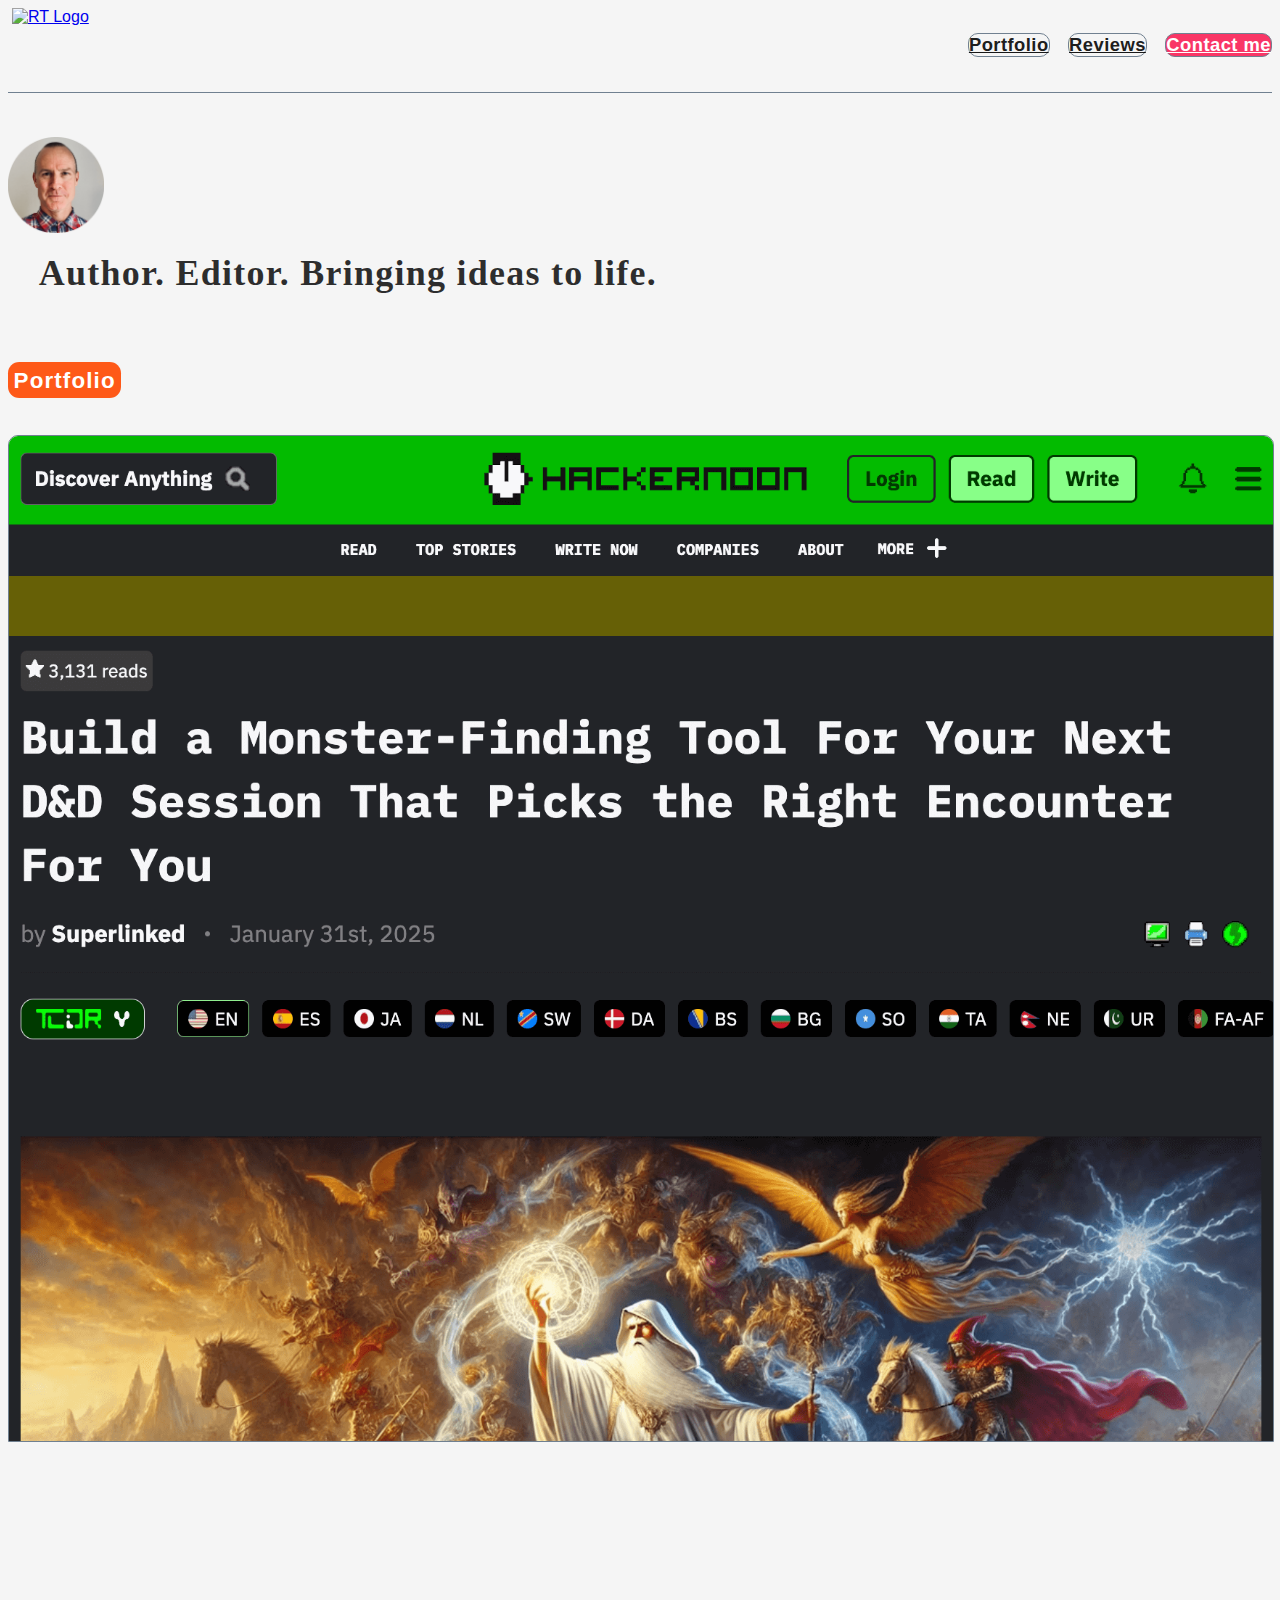
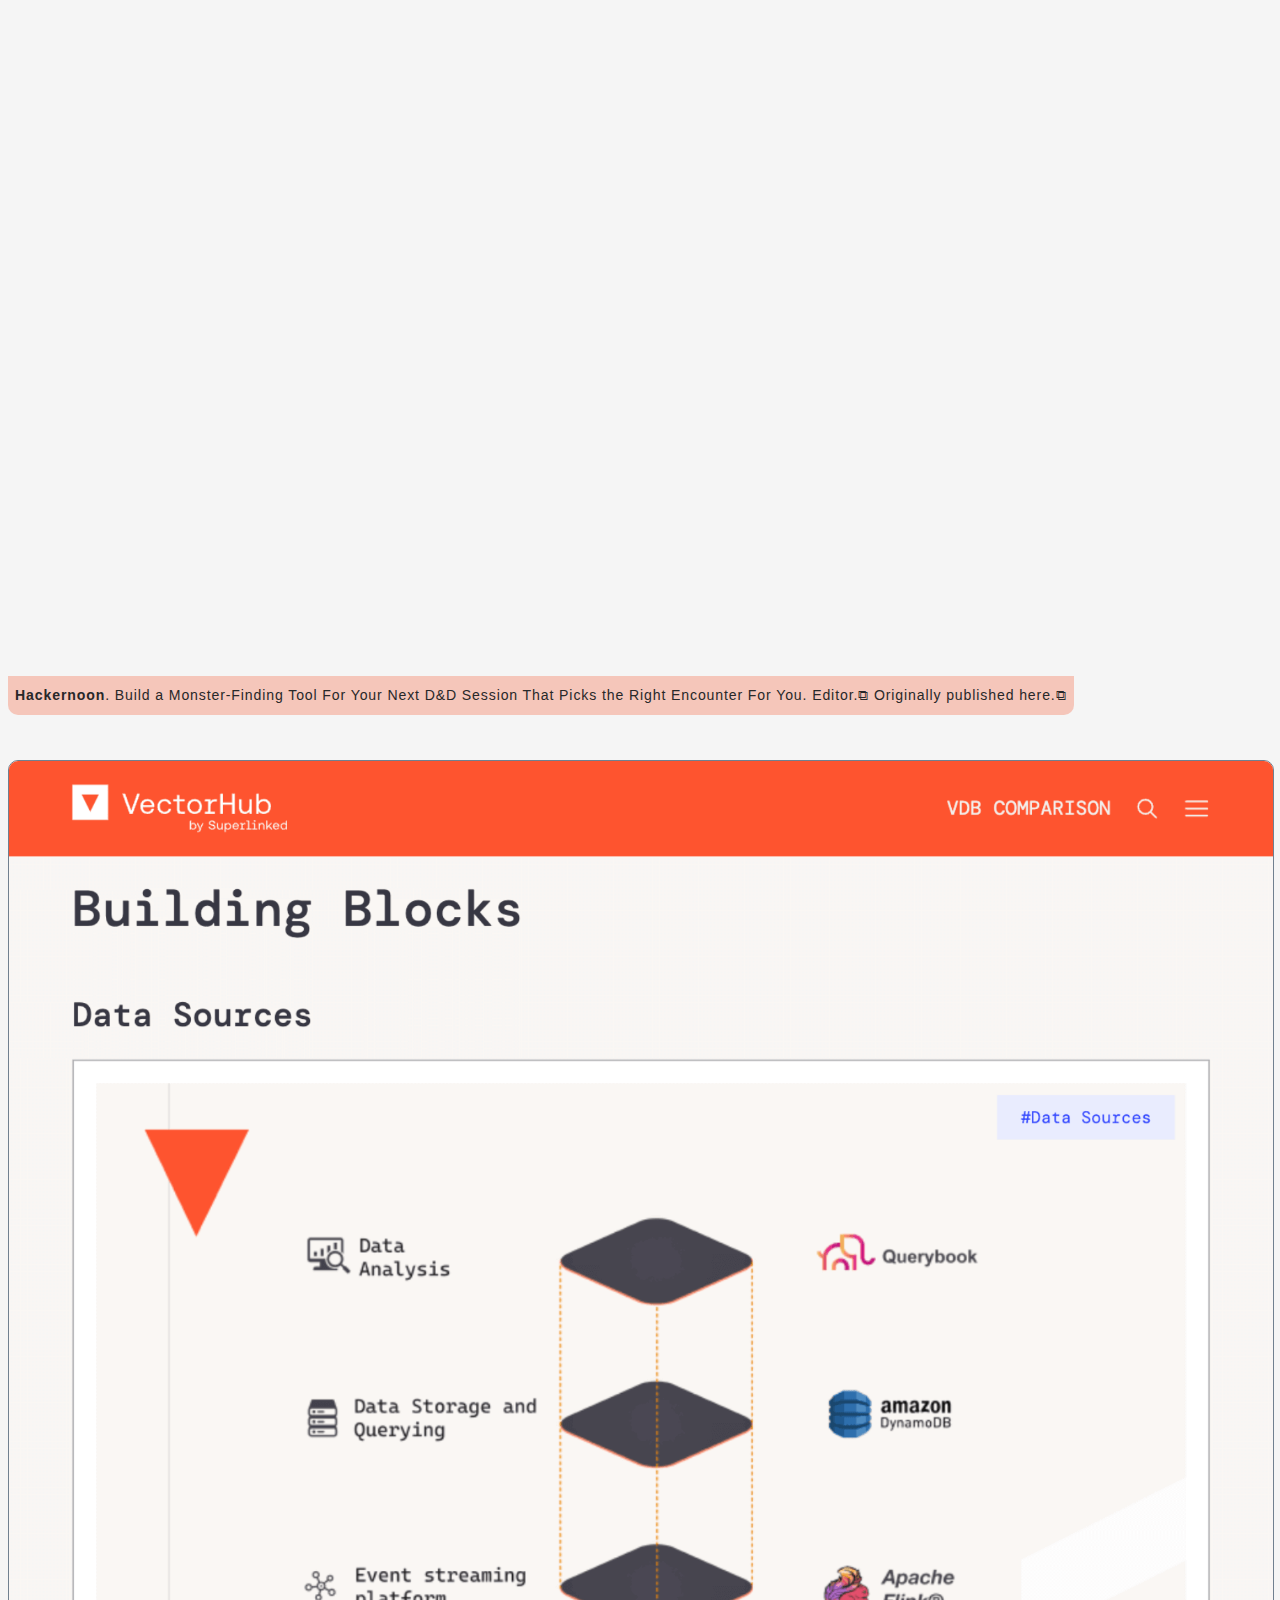
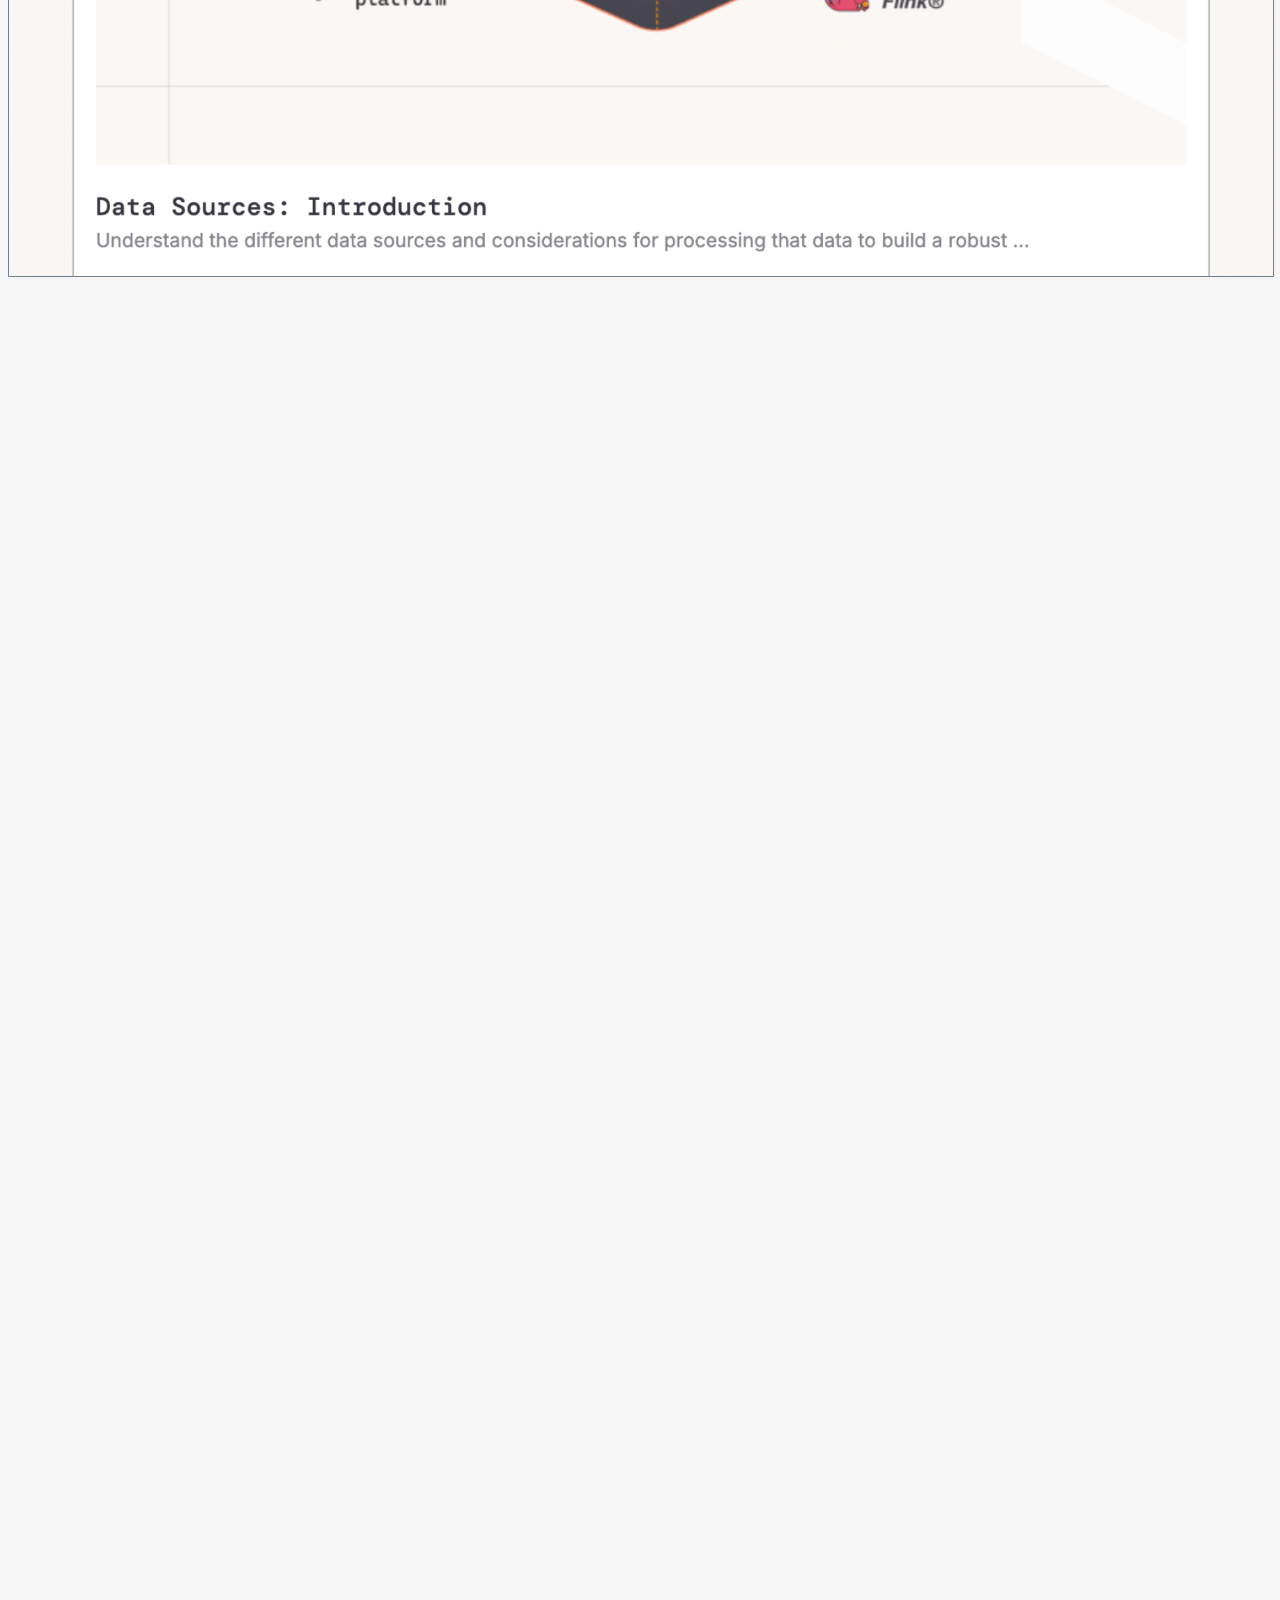
==== commit ae5145f5: "remove duplicate" ====
--- a/index.html
+++ b/index.html
@@ -143,61 +143,6 @@
 
                     <div class="col-md-3 col-sm-3 col-5" id="outer">
                         <a style="text-decoration: none; color: inherit;"
-                        href="https://hackernoon.com/how-to-build-engaging-products-with-flourishing-communities-social" target="_blank">
-                            <div class="row">
-
-                                <div id="carouselExample" data-ride="carousel" data-interval="3500">
-                                    <div class="carousel-inner">
-
-                                        <div class="carousel-item active">
-                                            <img class="home" src="title-1.png" alt="">
-                                        </div>
-                                        <div class="carousel-item">
-                                            <img class="home" src="small-dia.png" alt="">
-                                        </div>
-
-                                        <div class="carousel-item">
-                                            <img class="home" src="AI-army.png" alt="">
-                                        </div>
-                                        <div class="carousel-item">
-                                            <img class="home" src="first5.png" alt="">
-                                        </div>
-                                        <div class="carousel-item">
-                                            <img class="home" src="naiveRetriever.png" alt="">
-                                        </div>
-                                        <div class="carousel-item">
-                                            <img class="home" src="naive2.png" alt="">
-                                        </div>
-                                        <div class="carousel-item">
-                                            <img class="home" src="another-search.png" alt="">
-                                        </div>
-                                        <div class="carousel-item">
-                                            <img class="home" src="retrieved13.png">
-                                        </div>
-                                        <div class="carousel-item">
-                                            <img class="home" src="outcomes.png" alt="Microsoft style guide">
-                                        </div>
-                                        <div class="carousel-item">
-                                            <img class="home" src="attribute-weights.png" alt="Microsoft style guide">
-                                        </div>
-                                        <div class="carousel-item">
-                                            <img class="home" src="executor.png" alt="Microsoft style guide">
-                                        </div>
-                                    </div>
-                                </div>
-                            </div>
-
-                            <div class="row" id="cutline-pf">
-                                <b>Hackernoon</b>. How to Build Engaging Products With Flourishing Communities: Social+. Editor.&#x29C9;
-                                Originally published <a style="text-decoration: none; color: inherit;" href="https://superlinked.com/vectorhub/articles/multi-attribute-semantic-search" target="_blank">here</a>.&#x29C9;
-                            
-                            </div>
-                        </a>
-                    </div>
-                    &nbsp;&nbsp;
-
-                    <div class="col-md-3 col-sm-3 col-5" id="outer">
-                        <a style="text-decoration: none; color: inherit;"
                         href="https://hackernoon.com/build-a-monster-finding-tool-for-your-next-dandd-session-that-picks-the-right-encounter-for-you?_gl=1*1q12e71*_up*MQ..*_ga*NDU3ODE3OTMuMTczODQwNTA0OQ..*_ga_ECJJ2Q2SJQ*MTczODQwNTA0OC4xLjEuMTczODQwNTA0OS41OS4wLjA" target="_blank">
                             <div class="row">
 
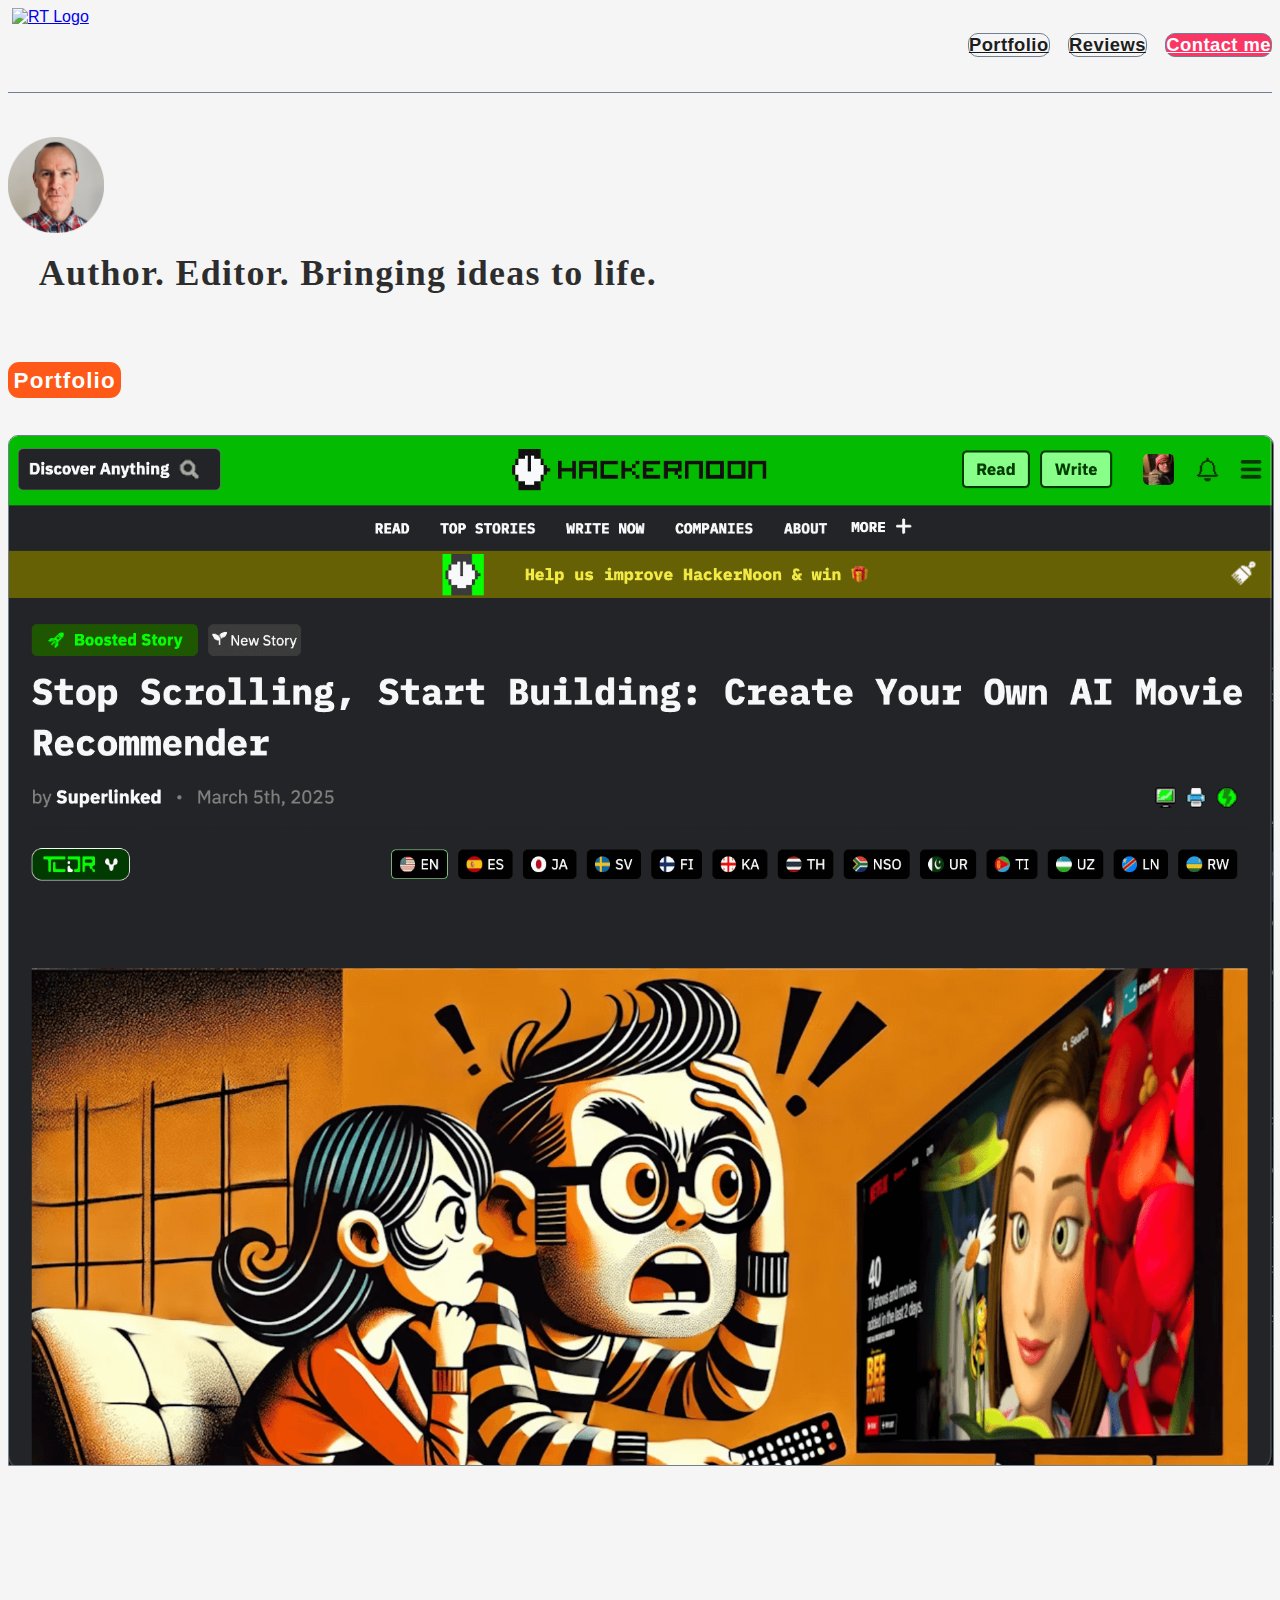
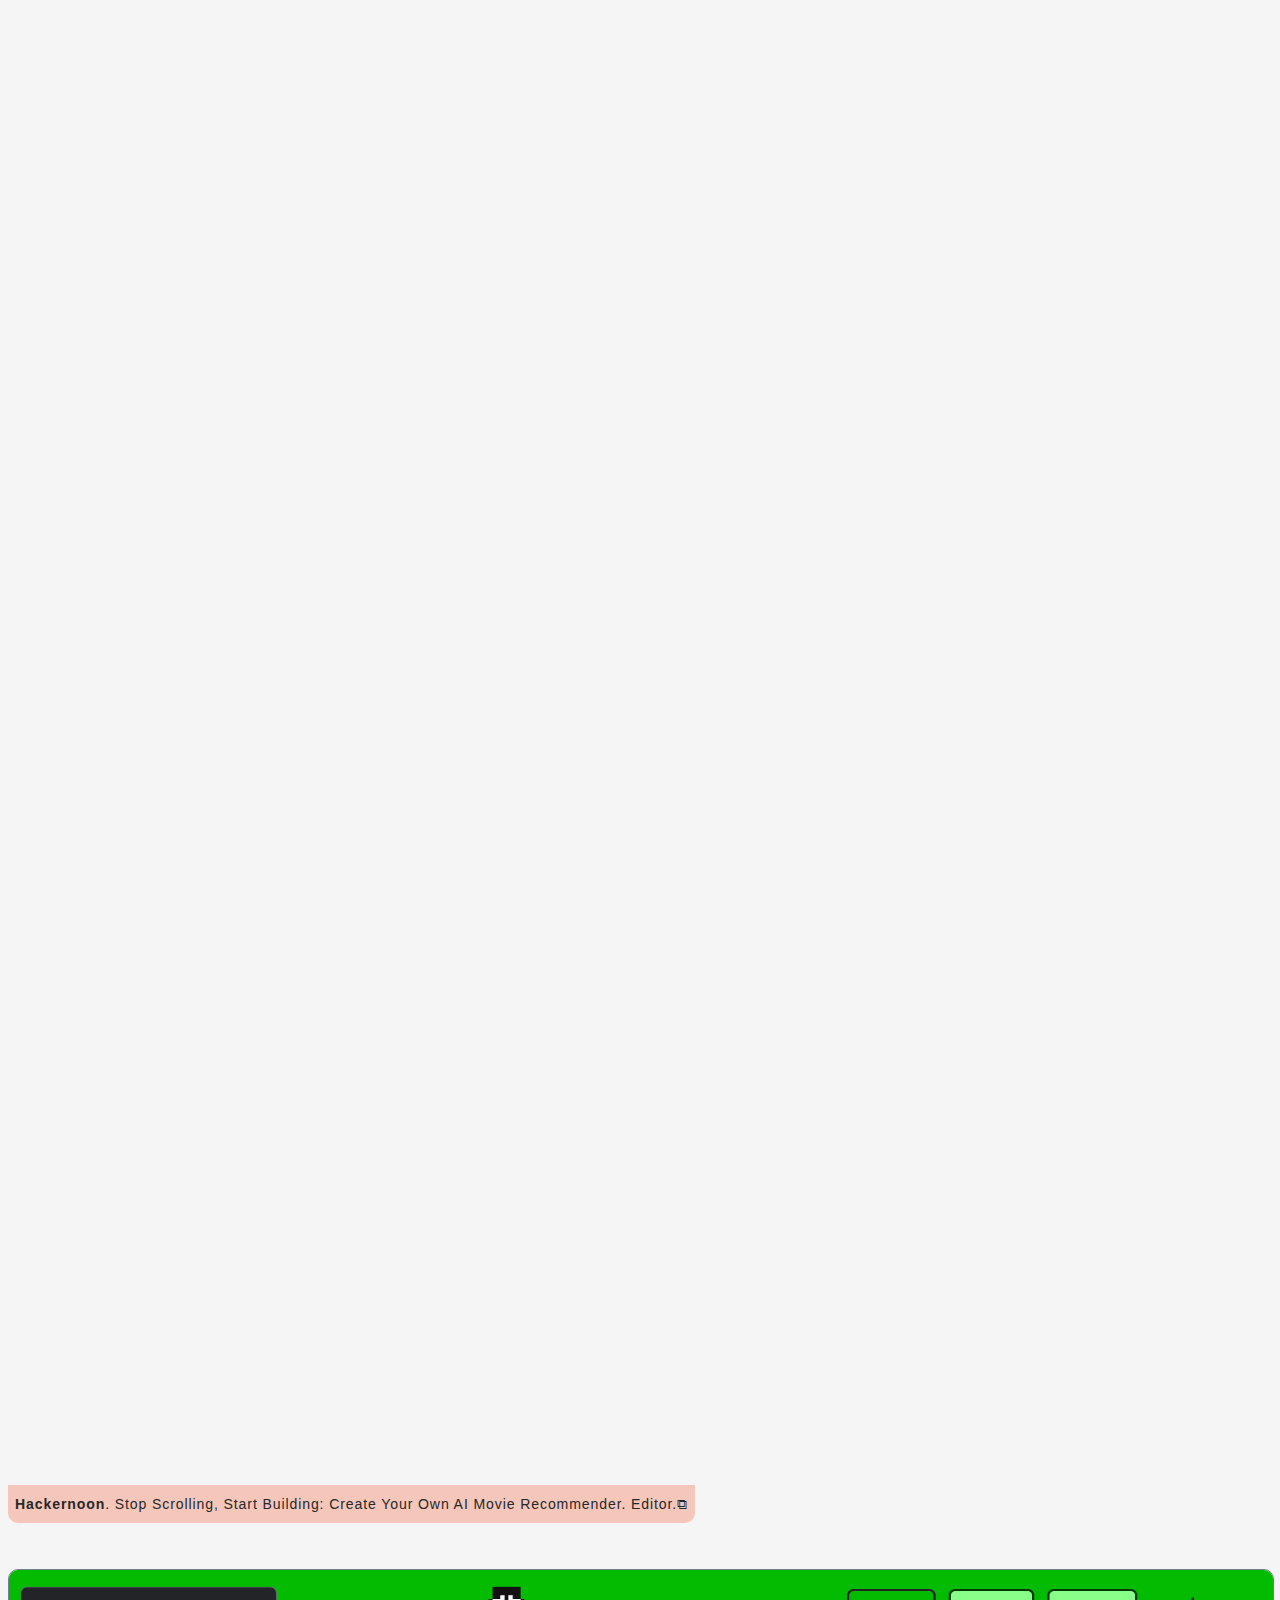
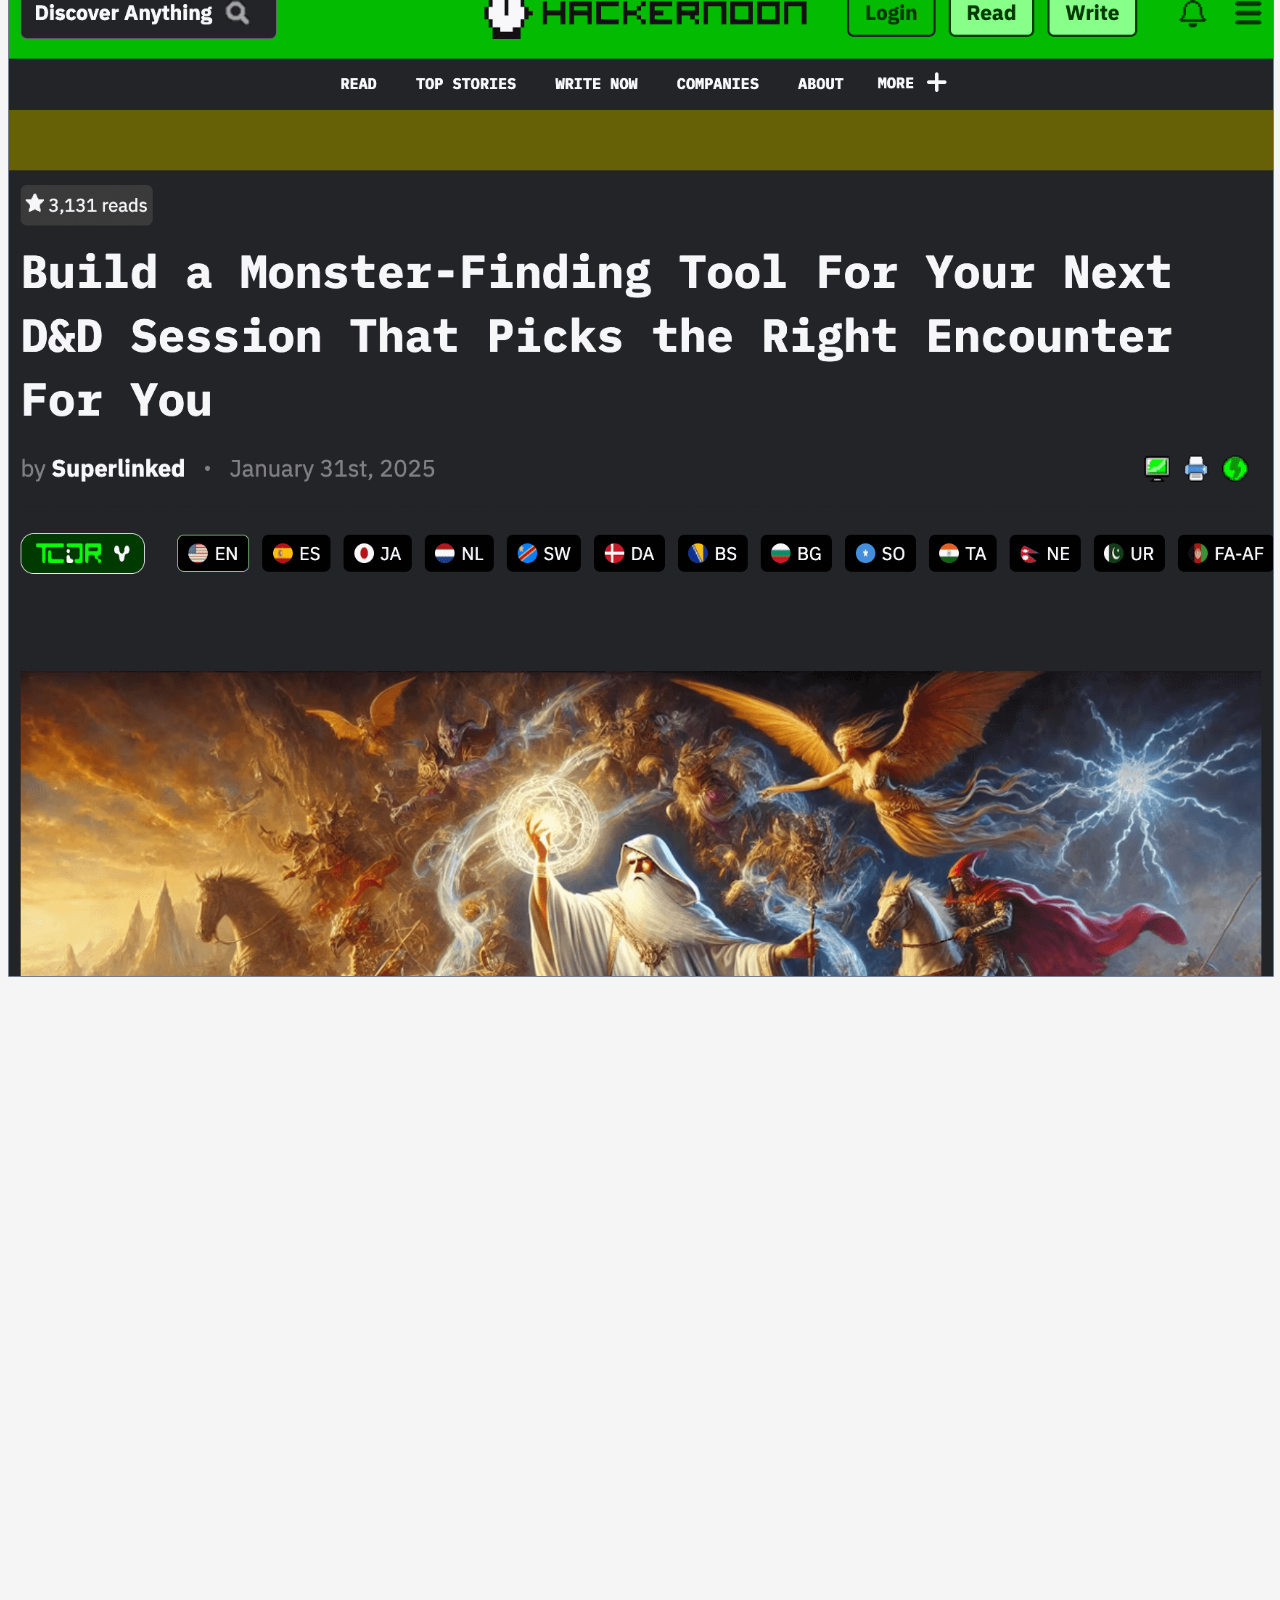
==== commit 575ad8a3: "add new hackernoon article" ====
--- a/index.html
+++ b/index.html
@@ -143,6 +143,52 @@
 
                     <div class="col-md-3 col-sm-3 col-5" id="outer">
                         <a style="text-decoration: none; color: inherit;"
+                        href="https://hackernoon.com/stop-scrolling-start-building-create-your-own-ai-movie-recommender" target="_blank">
+                            <div class="row">
+
+                                <div id="carouselExample" data-ride="carousel" data-interval="3800">
+                                    <div class="carousel-inner">
+
+                                        <div class="carousel-item active">
+                                            <img class="home" src="title-nfx.png" alt="">
+                                        </div>
+                                        <div class="carousel-item">
+                                            <img class="home" src="an-end-nfx.png" alt="">
+                                        </div>
+
+                                        <div class="carousel-item">
+                                            <img class="home" src="creating-nfx.png" alt="">
+                                        </div>
+                                        <div class="carousel-item">
+                                            <img class="home" src="simple-nfx.png" alt="">
+                                        </div>
+                                        <div class="carousel-item">
+                                            <img class="home" src="conclusion-nfx.png" alt="">
+                                        </div>
+                                        <div class="carousel-item">
+                                            <img class="home" src="schema-nfx.png" alt="">
+                                        </div>
+                                        <div class="carousel-item">
+                                            <img class="home" src="recency-nfx.png" alt="">
+                                        </div>
+                                        <div class="carousel-item">
+                                            <img class="home" src="specific-nfx.png">
+                                        </div>
+                                    </div>
+                                </div>
+                            </div>
+
+                            <div class="row" id="cutline-pf">
+                                <b>Hackernoon</b>. Stop Scrolling, Start Building: Create Your Own AI Movie Recommender. Editor.&#x29C9;
+                                <!--Originally published <a style="text-decoration: none; color: inherit;" href="https://superlinked.com/vectorhub/articles/semantic-search-netflix" target="_blank">here</a>.&#x29C9;-->
+                            
+                            </div>
+                        </a>
+                    </div>
+                    &nbsp;&nbsp;
+
+                    <div class="col-md-3 col-sm-3 col-5" id="outer">
+                        <a style="text-decoration: none; color: inherit;"
                         href="https://hackernoon.com/build-a-monster-finding-tool-for-your-next-dandd-session-that-picks-the-right-encounter-for-you?_gl=1*1q12e71*_up*MQ..*_ga*NDU3ODE3OTMuMTczODQwNTA0OQ..*_ga_ECJJ2Q2SJQ*MTczODQwNTA0OC4xLjEuMTczODQwNTA0OS41OS4wLjA" target="_blank">
                             <div class="row">
 
@@ -175,7 +221,7 @@
                                             <img class="home" src="code-snip-1.png">
                                         </div>
                                         <div class="carousel-item">
-                                            <img class="home" src="retrieval.png" alt="Microsoft style guide">
+                                            <img class="home" src="retrieval.png" alt="">
                                         </div>
                                     </div>
                                 </div>
@@ -184,7 +230,7 @@
                             <div class="row" id="cutline-pf">
                                 <b>Hackernoon</b>. Build a Monster-Finding Tool For Your Next D&D Session That Picks the
                                 Right Encounter For You. Editor.&#x29C9;
-                                Originally published <a style="text-decoration: none; color: inherit;" href="https://superlinked.com/vectorhub/articles/multi-attribute-semantic-search" target="_blank">here</a>.&#x29C9;
+                                <!--Originally published <a style="text-decoration: none; color: inherit;" href="https://superlinked.com/vectorhub/articles/multi-attribute-semantic-search" target="_blank">here</a>.&#x29C9;-->
                             
                             </div>
                         </a>
@@ -197,7 +243,7 @@
                             <div class="row">
                                 <!--<img id="portfolio" alt="" target="_blank" src="building-blocks-home.png">-->
 
-                                <div id="carouselExample" data-ride="carousel" data-interval="3500">
+                                <div id="carouselExample" data-ride="carousel" data-interval="3600">
                                     <div class="carousel-inner">
 
                                         <div class="carousel-item active">
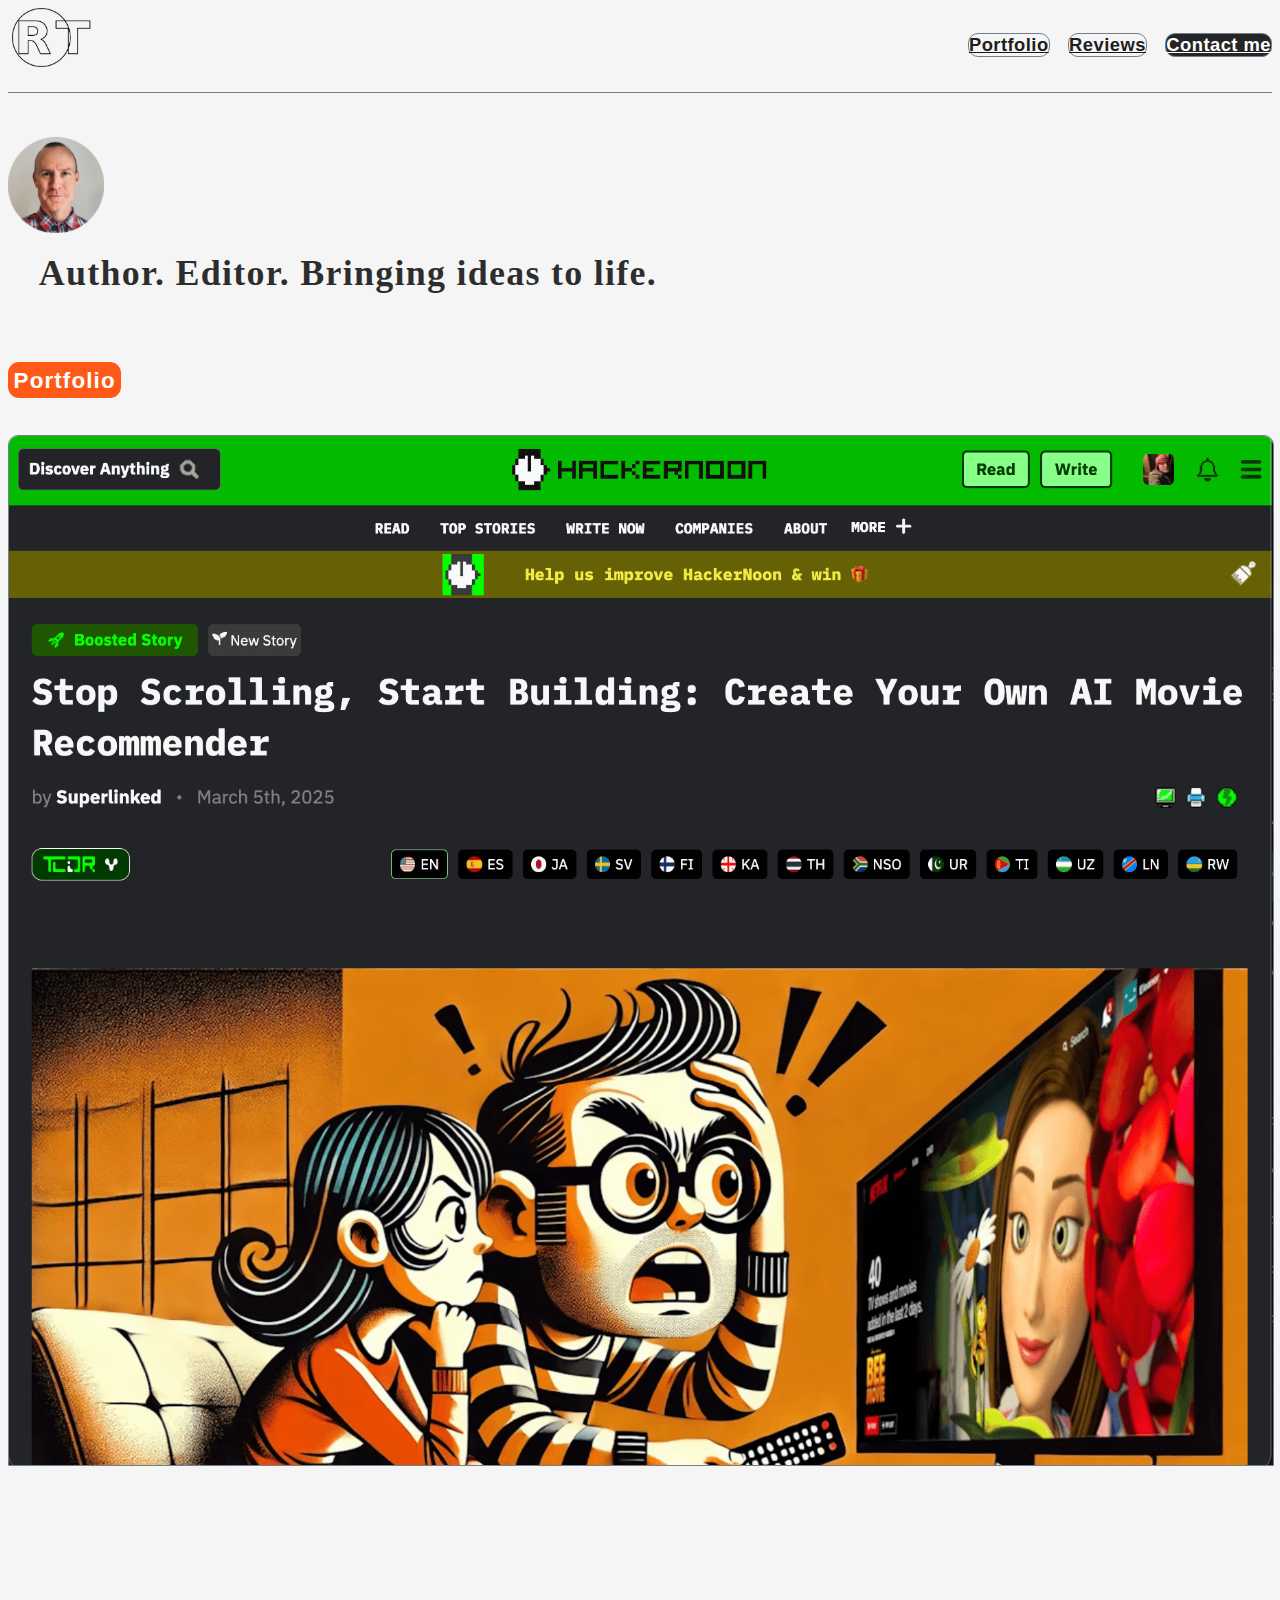
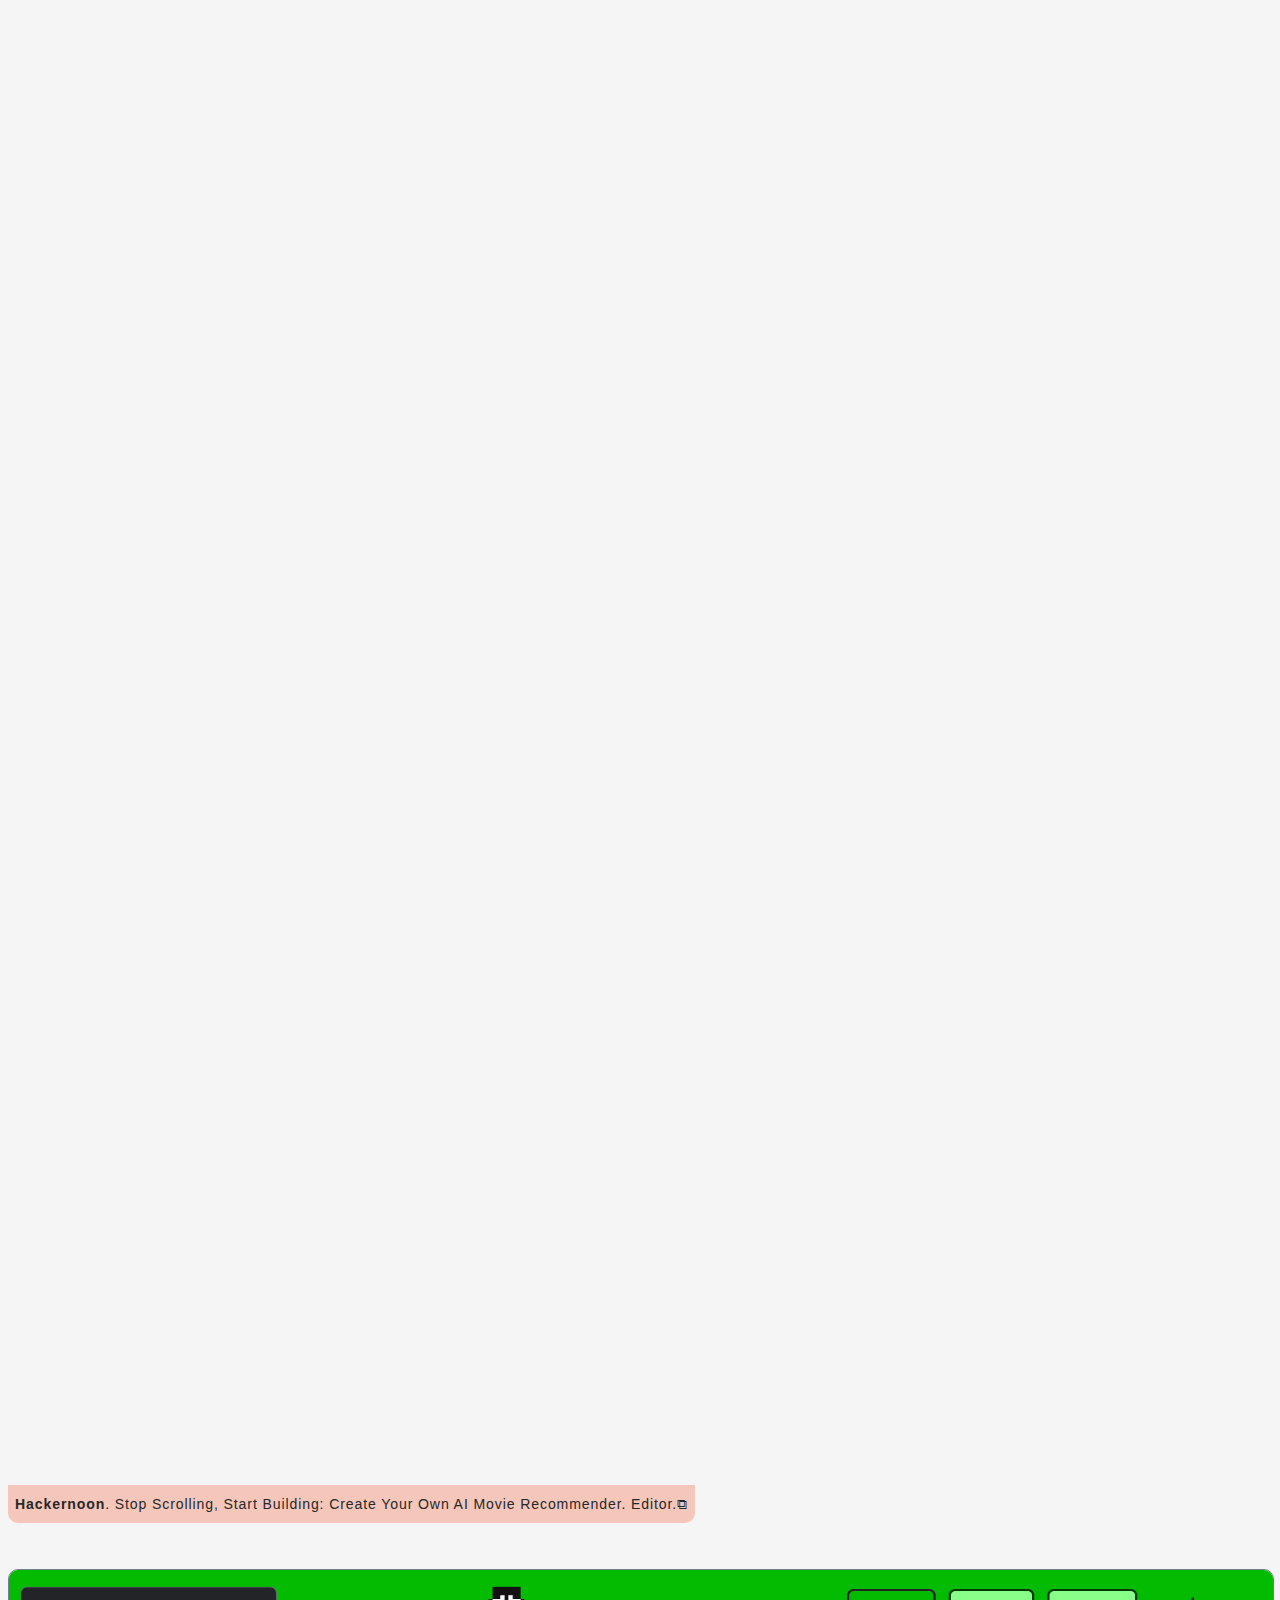
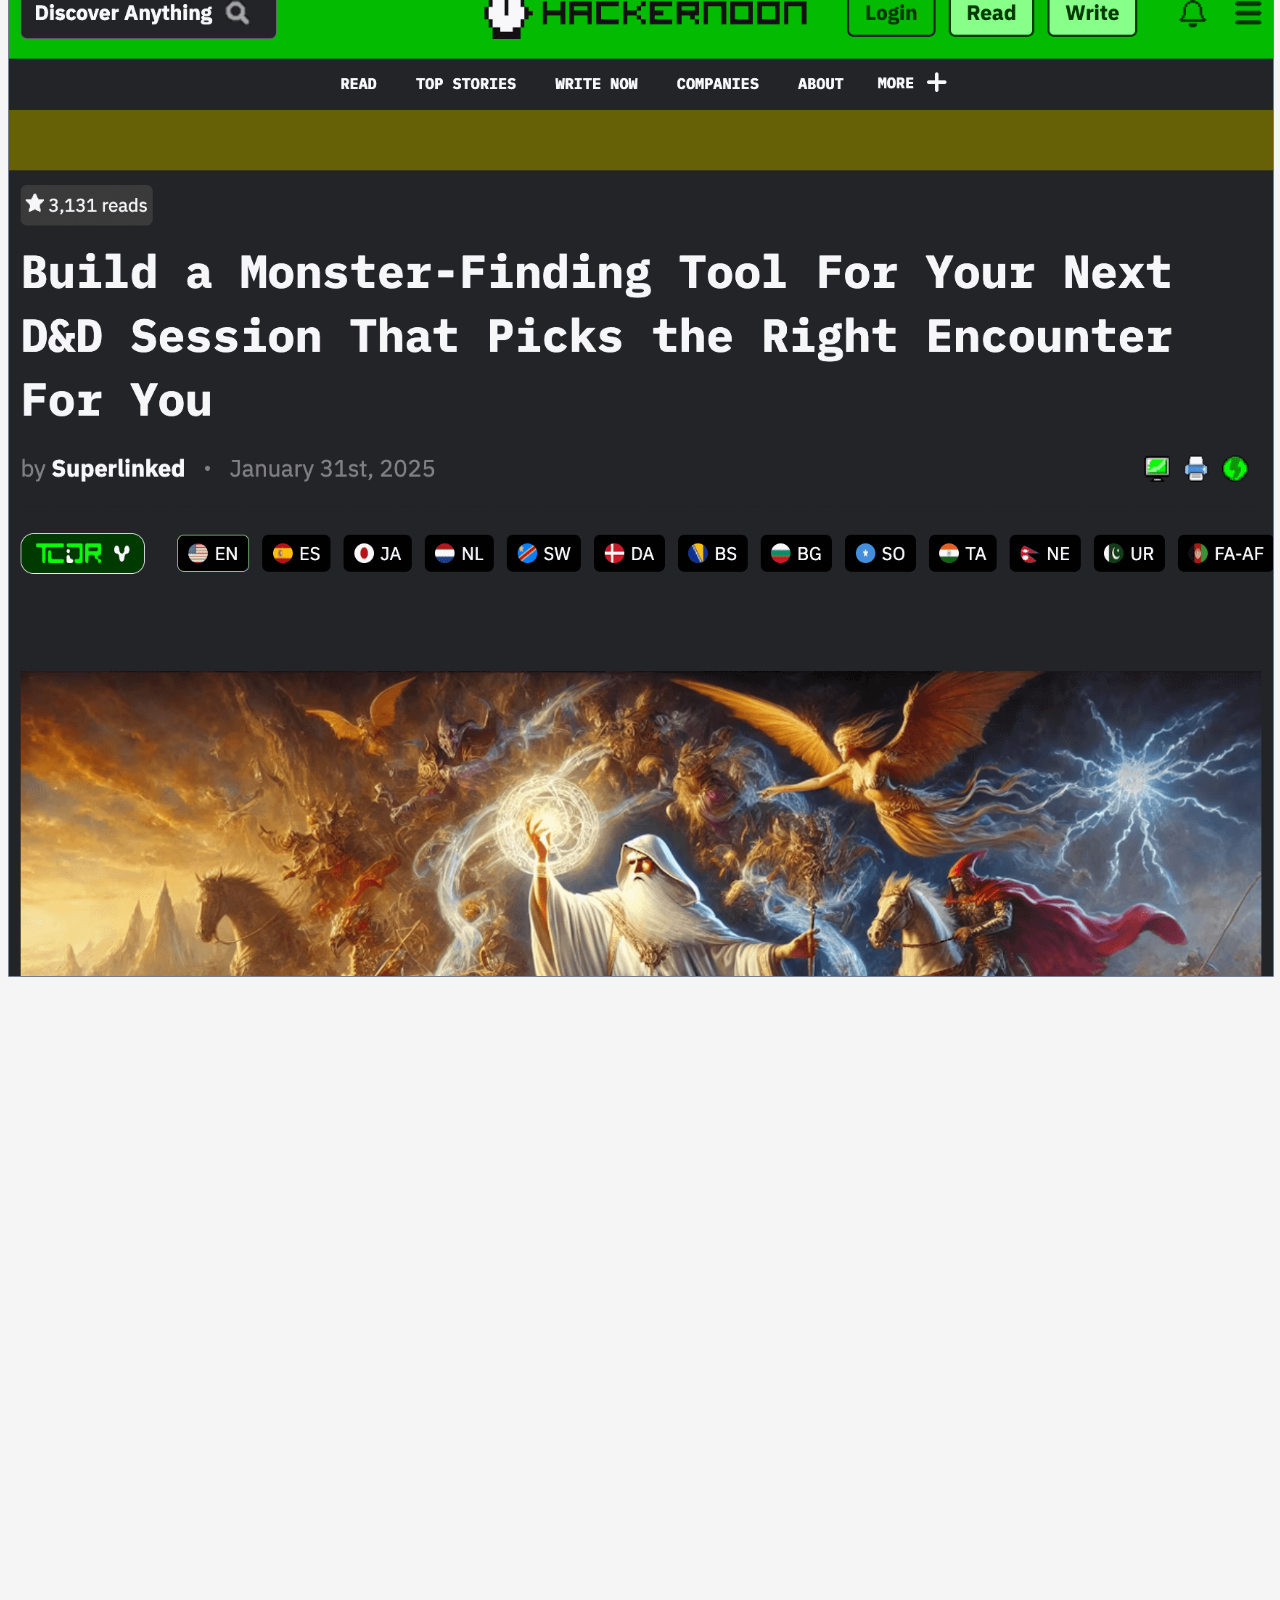
==== commit 4d1fe672: "social icon update" ====
--- a/index.html
+++ b/index.html
@@ -15,7 +15,7 @@
     <meta property="og:type" content="website">
     <meta property="og:title" content="RT - Editor/Author">
     <meta property="og:description" content="Editor. Author. Bringing ideas to life.">
-    <meta property="og:image" content="https://github.com/mistersuuns/edit/blob/main/RT-social.png">
+    <meta property="og:image" content="https://github.com/mistersuuns/edit/blob/main/RT-white-social.png">
 
     <!-- Twitter Meta Tags -->
     <meta name="twitter:card" content="summary_large_image">
@@ -23,7 +23,7 @@
     <meta property="twitter:url" content="https://robertturner.co/edit">
     <meta name="twitter:title" content="robertturner.co/edit">
     <meta name="twitter:description" content="Editor. Author. Bringing ideas to life.">
-    <meta name="twitter:image" content="https://github.com/mistersuuns/edit/blob/main/RT-social.png">
+    <meta name="twitter:image" content="https://github.com/mistersuuns/edit/blob/main/RT-white-social.png">
 
     <!-- Meta Tags Generated via https://www.opengraph.xyz -->
 
@@ -57,7 +57,7 @@
 
     <link rel="stylesheet" href="https://use.fontawesome.com/releases/v5.8.1/css/all.css"
         integrity="sha384-50oBUHEmvpQ+1lW4y57PTFmhCaXp0ML5d60M1M7uh1+nqUivzIebhndOJK28anvf" crossorigin="anonymous">
-    <link rel="shortcut icon" type="image/png" href="RT-bw-social.png">
+    <link rel="shortcut icon" type="image/png" href="RT-white-social.png">
     <link rel="stylesheet" type="text/css" href="index.css">
 
 
@@ -71,7 +71,7 @@
             <div class="col-xs-12 col-xl-10">
                 <nav class="navbar-expand">
                     <a href="https://robertturner.co/edit"><img id="kub" alt="RT Logo"
-                            src="RToutlineGrey-pinkC.png"></a>
+                            src="RT-blackOutline.png"></a>
                     <ul class="navbar-nav" id="ul">
                         <li>
                             <h3 class="nav-link" id="nav"><a href="#complete-portfolio"
--- a/index.css
+++ b/index.css
@@ -113,7 +113,7 @@
 .nav-link.contact {
     border: solid .1px;
     border-radius: 10px;
-    background-color: rgba(250, 3, 64, 0.79);
+    background-color: rgb(37, 37, 37);
 }
 
 /* nav */
